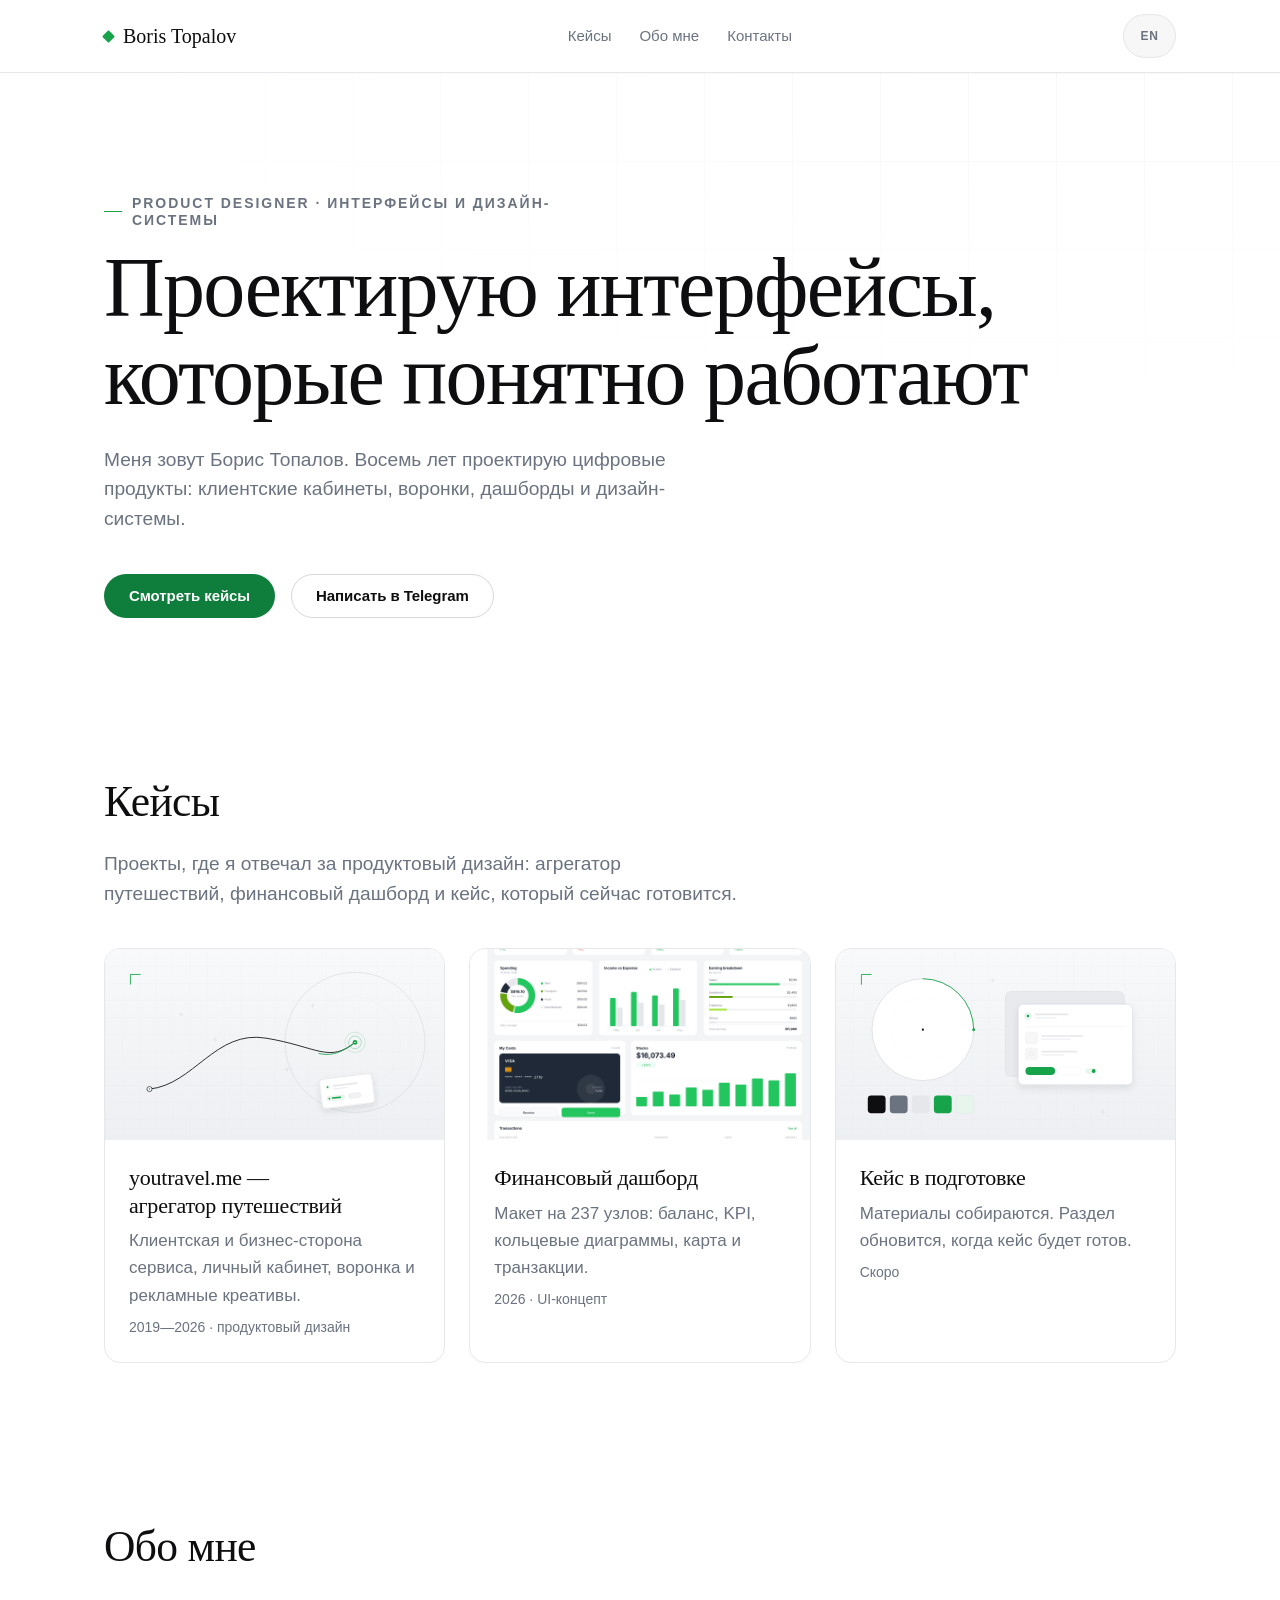
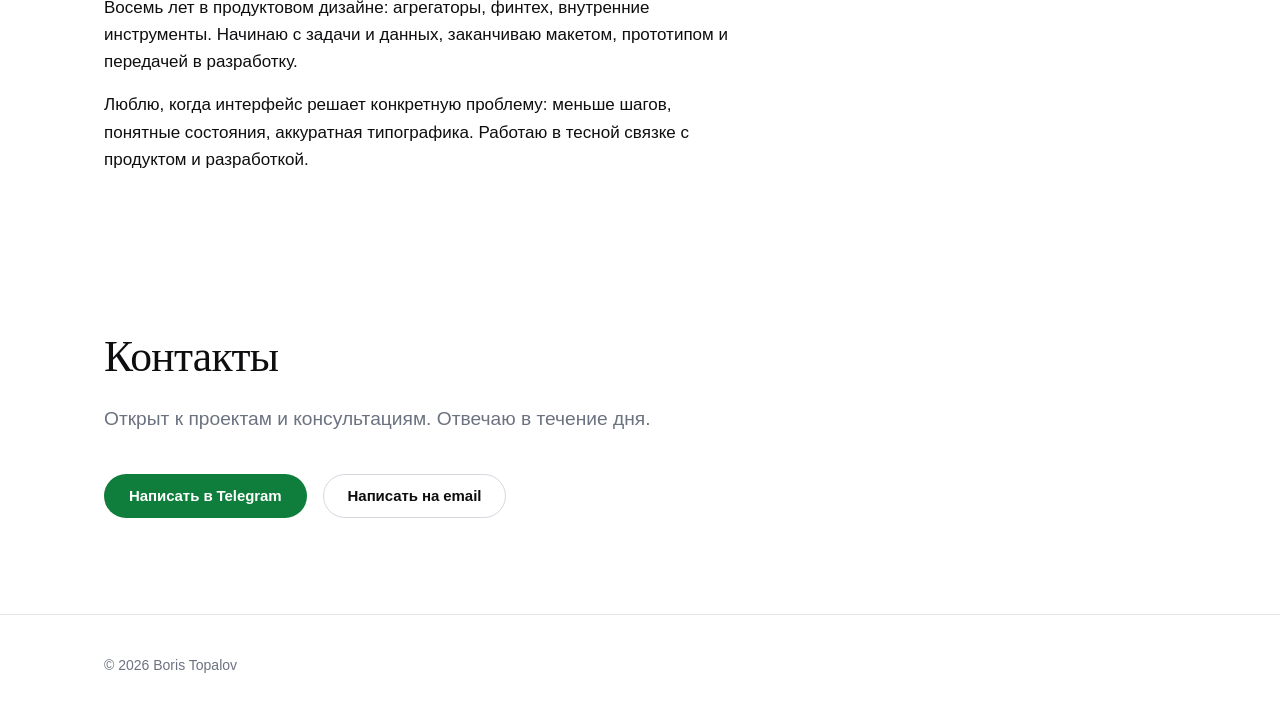
==== index.html @ 5b54c2a6 "feat: portfolio site - design system, 4 pages, RU/EN i18n, QA gates, case research" ====
<!DOCTYPE html>
<html lang="ru" data-lang="ru">
<head>
  <meta charset="utf-8">
  <meta name="viewport" content="width=device-width, initial-scale=1">
  <title data-i18n="page.title">Boris Topalov — портфолио продуктового дизайнера</title>
  <meta name="description" content="Портфолио продуктового дизайнера Бориса Топалова: агрегатор путешествий, финансовый дашборд, интерфейсы и дизайн-системы.">
  <link rel="stylesheet" href="assets/css/tokens.css">
  <link rel="stylesheet" href="assets/css/base.css">
  <link rel="stylesheet" href="assets/css/components.css">
</head>
<body data-page="index">

  <header class="site-header">
    <div class="wrap site-header__inner">
      <a class="logo" href="index.html">Boris Topalov</a>
      <nav class="nav" aria-label="Основная навигация">
        <a href="#cases" data-i18n="nav.cases">Кейсы</a>
        <a href="#about" data-i18n="nav.about">Обо мне</a>
        <a href="#contact" data-i18n="nav.contact">Контакты</a>
      </nav>
      <button class="lang-toggle" id="langToggle" type="button" lang="en" aria-label="Switch to English">EN</button>
    </div>
  </header>

  <main>

    <section class="hero">
      <div class="wrap">
        <p class="eyebrow" data-i18n="hero.eyebrow">Product designer · интерфейсы и дизайн-системы</p>
        <h1 data-i18n="hero.title">Проектирую интерфейсы, которые понятно работают</h1>
        <p class="lead" data-i18n="hero.lead">Меня зовут Борис Топалов. Восемь лет проектирую цифровые продукты: клиентские кабинеты, воронки, дашборды и дизайн-системы.</p>
        <div class="hero__actions">
          <a class="btn btn--primary" href="#cases" data-i18n="hero.ctaCases">Смотреть кейсы</a>
          <!-- TODO: заменить USERNAME на реальный ник в Telegram -->
          <a class="btn btn--ghost" href="https://t.me/USERNAME" target="_blank" rel="noopener" data-i18n="hero.ctaTelegram">Написать в Telegram</a>
        </div>
      </div>
    </section>

    <section class="section" id="cases">
      <div class="wrap">
        <h2 data-i18n="cases.title">Кейсы</h2>
        <p class="lead" data-i18n="cases.lead">Проекты, где я отвечал за продуктовый дизайн: агрегатор путешествий, финансовый дашборд и кейс, который сейчас готовится.</p>

        <div class="grid case-grid">

          <a class="case-card" href="cases/youtravel.html">
            <img src="assets/img/youtravel/cover.svg" alt="Обложка кейса youtravel.me — агрегатор путешествий" loading="lazy">
            <h3 data-i18n="cases.c1.title">youtravel.me — агрегатор путешествий</h3>
            <p class="muted" data-i18n="cases.c1.desc">Клиентская и бизнес-сторона сервиса, личный кабинет, воронка и рекламные креативы.</p>
            <p class="small" data-i18n="cases.c1.meta">2019—2026 · продуктовый дизайн</p>
          </a>

          <a class="case-card" href="cases/finance-dashboard.html">
            <img src="assets/img/dashboard/dashboard-overview.png" alt="Обложка кейса «Финансовый дашборд» — обзорный экран личного кабинета" loading="lazy">
            <h3 data-i18n="cases.c2.title">Финансовый дашборд</h3>
            <p class="muted" data-i18n="cases.c2.desc">Макет на 237 узлов: баланс, KPI, кольцевые диаграммы, карта и транзакции.</p>
            <p class="small" data-i18n="cases.c2.meta">2026 · UI-концепт</p>
          </a>

          <a class="case-card" href="cases/case-3.html">
            <img src="assets/img/case-3/cover.svg" alt="Обложка третьего кейса — кейс в подготовке" loading="lazy">
            <h3 data-i18n="cases.c3.title">Кейс в подготовке</h3>
            <p class="muted" data-i18n="cases.c3.desc">Материалы собираются. Раздел обновится, когда кейс будет готов.</p>
            <p class="small" data-i18n="cases.c3.meta">Скоро</p>
          </a>

        </div>
      </div>
    </section>

    <section class="section" id="about">
      <div class="wrap">
        <h2 data-i18n="about.title">Обо мне</h2>
        <p data-i18n="about.p1">Восемь лет в продуктовом дизайне: агрегаторы, финтех, внутренние инструменты. Начинаю с задачи и данных, заканчиваю макетом, прототипом и передачей в разработку.</p>
        <p data-i18n="about.p2">Люблю, когда интерфейс решает конкретную проблему: меньше шагов, понятные состояния, аккуратная типографика. Работаю в тесной связке с продуктом и разработкой.</p>
      </div>
    </section>

    <section class="section" id="contact">
      <div class="wrap">
        <h2 data-i18n="contact.title">Контакты</h2>
        <p class="lead" data-i18n="contact.lead">Открыт к проектам и консультациям. Отвечаю в течение дня.</p>
        <div class="hero__actions">
          <!-- TODO: заменить USERNAME на реальный ник в Telegram -->
          <a class="btn btn--primary" href="https://t.me/USERNAME" target="_blank" rel="noopener" data-i18n="contact.telegram">Написать в Telegram</a>
          <!-- TODO: заменить EMAIL@EXAMPLE.COM на реальный адрес почты -->
          <a class="btn btn--ghost" href="mailto:EMAIL@EXAMPLE.COM" data-i18n="contact.email">Написать на email</a>
        </div>
      </div>
    </section>

  </main>

  <footer class="site-footer">
    <div class="wrap">
      <p class="small" data-i18n="footer.note">© 2026 Boris Topalov</p>
    </div>
  </footer>

  <script src="assets/js/i18n.js"></script>
  <script src="assets/js/main.js"></script>
</body>
</html>
---- assets/css/tokens.css ----
/* ==========================================================================
   Design tokens — light minimalism, one green accent
   Existing variable names are a contract: extend, never rename.
   ========================================================================== */

:root {
  color-scheme: light;

  /* Neutrals ------------------------------------------------------------- */
  --bg: #FFFFFF;
  --surface: #F7F7F8;
  --surface-2: #EFEFF2;
  --text: #0E0E10;
  --muted: #6B7280;
  --line: #E6E7EB;
  --line-strong: #D6D8DE;

  /* Accent --------------------------------------------------------------- */
  --accent: #16A34A;          /* graphics, markers, rules — non-text only */
  --accent-strong: #0F7D3B;   /* interactive green fill, 5.2:1 with white */
  --accent-hover: #0B5A2A;    /* pressed / hover green, 8.4:1 with white */
  --accent-soft: #E8F5EC;     /* tinted backgrounds, selection */
  --accent-ink: #0F6B33;      /* small green text — 6.6:1 on white */
  --on-accent: #FFFFFF;

  /* Typography -----------------------------------------------------------
     Display: humanist old-style serif for headings (print/editorial voice).
     Text/UI: neutral grotesque with good Windows and macOS coverage.
     Deliberately not Inter/system-ui — see .design/design-notes.md. */
  --font-display: "Iowan Old Style", "Palatino Linotype", "Book Antiqua", Palatino, Georgia, serif;
  --font-sans: "Segoe UI", "Helvetica Neue", Helvetica, Arial, sans-serif;
  --fs-hero: clamp(40px, 7vw, 84px);
  --fs-h2: clamp(28px, 3.4vw, 44px);
  --fs-h3: 22px;
  --fs-body: 17px;
  --fs-small: 14px;

  /* Spacing scale -------------------------------------------------------- */
  --space-1: 8px;
  --space-2: 16px;
  --space-3: 24px;
  --space-4: 40px;
  --space-5: 64px;
  --space-6: 96px;

  /* Shape ---------------------------------------------------------------- */
  --radius: 16px;
  --radius-sm: 10px;
  --radius-pill: 999px;

  /* Layout --------------------------------------------------------------- */
  --max: 1120px;

  /* Elevation ------------------------------------------------------------ */
  --shadow: 0 1px 2px rgba(14, 14, 16, .04), 0 8px 24px rgba(14, 14, 16, .06);
  --shadow-lift: 0 2px 4px rgba(14, 14, 16, .04), 0 18px 40px rgba(14, 14, 16, .08);
  --focus-ring: 0 0 0 3px rgba(22, 163, 74, .28);
}
---- assets/css/base.css ----
/* ==========================================================================
   Base layer — reset, typography, layout primitives
   Depends on tokens.css
   ========================================================================== */

*,
*::before,
*::after {
  box-sizing: border-box;
}

html {
  -webkit-text-size-adjust: 100%;
  text-size-adjust: 100%;
  scroll-behavior: smooth;
}

body {
  margin: 0;
  min-height: 100vh;
  min-height: 100svh;
  display: flex;
  flex-direction: column;
  background: var(--bg);
  color: var(--text);
  font-family: var(--font-sans);
  font-size: var(--fs-body);
  font-weight: 400;
  line-height: 1.6;
  -webkit-font-smoothing: antialiased;
  -moz-osx-font-smoothing: grayscale;
  text-rendering: optimizeLegibility;
}

main {
  flex: 1 0 auto;
}

/* Typography -------------------------------------------------------------- */

h1,
h2,
h3,
h4,
h5,
h6 {
  margin: 0;
  font-family: var(--font-display);
  font-weight: 500;
  line-height: 1.08;
  letter-spacing: -.015em;
  text-wrap: balance;
  overflow-wrap: break-word;
}

h1 { font-size: var(--fs-hero); }
h2 {
  font-size: var(--fs-h2);
  margin-bottom: var(--space-3);
}

h3 {
  font-size: var(--fs-h3);
  line-height: 1.25;
  letter-spacing: -.01em;
}

h4 {
  font-size: calc(var(--fs-body) + 2px);
  line-height: 1.3;
}

p {
  margin: 0;
  max-width: 68ch;
}

p + p {
  margin-top: var(--space-2);
}

a {
  color: inherit;
  text-decoration: none;
  transition: color .18s ease, border-color .18s ease;
}

p a,
.case-block a:not(.btn),
.site-footer a {
  text-decoration: underline;
  text-decoration-thickness: 1px;
  text-underline-offset: .18em;
  text-decoration-color: var(--line-strong);
}

p a:hover,
.case-block a:not(.btn):hover,
.site-footer a:hover {
  color: var(--accent-ink);
  text-decoration-color: currentColor;
}

img,
svg,
video {
  display: block;
  max-width: 100%;
}

img {
  height: auto;
  border-radius: var(--radius);
}

ul,
ol {
  margin: 0;
  padding: 0;
  list-style: none;
}

figure {
  margin: 0;
}

button,
input,
textarea,
select {
  font: inherit;
  color: inherit;
}

hr {
  margin-block: var(--space-4);
  border: 0;
  border-top: 1px solid var(--line);
}

:focus-visible {
  outline: 2px solid var(--accent);
  outline-offset: 3px;
  border-radius: 4px;
}

::selection {
  background: var(--accent-soft);
  color: var(--text);
}

[id] {
  scroll-margin-top: 96px;
}

/* Layout primitives ------------------------------------------------------- */

.wrap {
  width: 100%;
  max-width: var(--max);
  margin-inline: auto;
  padding-inline: var(--space-3);
}

.section {
  padding-block: var(--space-6);
}

.section + .section {
  padding-block-start: var(--space-5);
}

.section .grid,
.section .case-grid {
  margin-top: var(--space-4);
}

.grid {
  display: grid;
  grid-template-columns: repeat(auto-fit, minmax(min(100%, 280px), 1fr));
  gap: var(--space-3);
}

.case-grid {
  display: grid;
  grid-template-columns: repeat(3, minmax(0, 1fr));
  gap: var(--space-3);
}

/* Small text utilities ---------------------------------------------------- */

.eyebrow {
  display: inline-flex;
  align-items: center;
  gap: 10px;
  font-size: var(--fs-small);
  font-weight: 600;
  line-height: 1.2;
  letter-spacing: .14em;
  text-transform: uppercase;
  color: var(--muted);
}

.eyebrow::before {
  content: "";
  flex: none;
  width: 18px;
  height: 1px;
  background: var(--accent);
}

.lead {
  max-width: 60ch;
  font-size: clamp(18px, 1.5vw, 20px);
  line-height: 1.55;
  color: var(--muted);
}

.muted { color: var(--muted); }

.small {
  font-size: var(--fs-small);
  line-height: 1.5;
}

/* Prose lists inside case content are not reset like UI lists -------------- */

.case-block :where(ul, ol) {
  margin-block: var(--space-3);
  padding-left: 1.25em;
  list-style: disc;
}

.case-block :where(ol) {
  list-style: decimal;
}

.case-block :where(ul, ol):not(.steps):not(.tags):not(.gallery) li + li {
  margin-top: var(--space-1);
}

.case-block .steps {
  margin-block: var(--space-4);
  padding-left: 0;
  list-style: none;
}

/* Breakpoints ------------------------------------------------------------- */

@media (max-width: 900px) {
  .case-grid {
    grid-template-columns: repeat(2, minmax(0, 1fr));
  }

  .grid {
    grid-template-columns: repeat(auto-fit, minmax(min(100%, 240px), 1fr));
  }
}

@media (max-width: 640px) {
  .wrap {
    padding-inline: 20px;
  }

  .section {
    padding-block: var(--space-5);
  }

  .section + .section {
    padding-block-start: var(--space-4);
  }

  .case-grid {
    grid-template-columns: minmax(0, 1fr);
  }
}
---- assets/css/components.css ----
/* ==========================================================================
   Components — contract classes only, no inline styles
   ========================================================================== */

/* Header ------------------------------------------------------------------ */

.site-header {
  position: sticky;
  top: 0;
  z-index: 50;
  background: var(--bg);
  border-bottom: 1px solid var(--line);
}

.site-header__inner {
  display: flex;
  align-items: center;
  justify-content: space-between;
  gap: var(--space-3);
  min-height: 72px;
  padding-block: var(--space-1);
}

.logo {
  display: inline-flex;
  align-items: center;
  gap: 10px;
  font-family: var(--font-display);
  font-size: 20px;
  font-weight: 500;
  line-height: 1;
  letter-spacing: 0;
  color: var(--text);
  white-space: nowrap;
}

.logo::before {
  content: "";
  flex: none;
  width: 9px;
  height: 9px;
  border-radius: 1px;
  background: var(--accent);
  transform: rotate(45deg);
  transition: transform .25s ease;
}

.logo:hover::before {
  transform: rotate(135deg);
}

.nav {
  display: flex;
  align-items: center;
  gap: clamp(14px, 2.4vw, 28px);
}

.nav a {
  position: relative;
  padding-block: 6px;
  font-size: 15px;
  color: var(--muted);
  transition: color .18s ease;
}

.nav a::after {
  content: "";
  position: absolute;
  inset-inline: 0;
  bottom: 0;
  height: 1px;
  background: currentColor;
  opacity: .6;
  transform: scaleX(0);
  transform-origin: left center;
  transition: transform .22s ease;
}

.nav a:hover,
.nav a:focus-visible,
.nav a[aria-current="page"] {
  color: var(--text);
}

.nav a:hover::after,
.nav a:focus-visible::after,
.nav a[aria-current="page"]::after {
  transform: scaleX(1);
}

.lang-toggle {
  display: inline-flex;
  align-items: center;
  justify-content: center;
  gap: 2px;
  min-height: 44px;
  padding: 8px 16px;
  border: 1px solid var(--line);
  border-radius: var(--radius-pill);
  background: var(--surface);
  color: var(--muted);
  font-size: 12px;
  font-weight: 600;
  line-height: 1;
  letter-spacing: .08em;
  text-transform: uppercase;
  cursor: pointer;
  transition: color .18s ease, border-color .18s ease, background-color .18s ease;
}

.lang-toggle:hover {
  color: var(--text);
  border-color: var(--line-strong);
  background: var(--bg);
}

.lang-toggle a {
  padding: 5px 10px;
  border-radius: var(--radius-pill);
  color: var(--muted);
}

.lang-toggle a:hover {
  color: var(--text);
}

.lang-toggle a[aria-current="true"],
.lang-toggle a[aria-current="page"],
.lang-toggle .is-active {
  background: var(--bg);
  color: var(--text);
  box-shadow: 0 1px 2px rgba(14, 14, 16, .08);
}

/* Buttons ----------------------------------------------------------------- */

.btn {
  display: inline-flex;
  align-items: center;
  justify-content: center;
  gap: var(--space-1);
  min-height: 44px;
  padding: 11px 24px;
  border: 1px solid transparent;
  border-radius: var(--radius-pill);
  font: inherit;
  font-size: 15px;
  font-weight: 600;
  line-height: 1;
  letter-spacing: -.005em;
  text-decoration: none;
  cursor: pointer;
  transition: background-color .18s ease, border-color .18s ease,
              color .18s ease, box-shadow .18s ease, transform .18s ease;
}

.btn:hover {
  transform: translateY(-1px);
}

.btn:active {
  transform: translateY(0);
}

.btn:focus-visible {
  outline: 2px solid var(--accent);
  outline-offset: 3px;
}

.btn--primary {
  background: var(--accent-strong);
  color: var(--on-accent);
}

.btn--primary:hover {
  background: var(--accent-hover);
  box-shadow: 0 6px 16px rgba(22, 163, 74, .22);
}

.btn--ghost {
  background: transparent;
  border-color: var(--line-strong);
  color: var(--text);
}

.btn--ghost:hover {
  background: var(--surface);
  border-color: var(--text);
}

.btn--ghost:focus-visible {
  outline-color: var(--text);
}

/* Cards ------------------------------------------------------------------- */

.card {
  padding: var(--space-3);
  background: var(--bg);
  border: 1px solid var(--line);
  border-radius: var(--radius);
}

.case-card {
  position: relative;
  display: flex;
  flex-direction: column;
  min-width: 0;
  overflow: hidden;
  background: var(--bg);
  border: 1px solid var(--line);
  border-radius: var(--radius);
  color: inherit;
  text-decoration: none;
  transition: transform .2s ease, border-color .2s ease, box-shadow .2s ease;
}

.case-card:hover,
.case-card:focus-visible {
  transform: translateY(-2px);
  border-color: var(--line-strong);
  box-shadow: var(--shadow-lift);
}

.case-card:focus-visible {
  outline: 2px solid var(--accent);
  outline-offset: 3px;
}

.case-card img {
  width: 100%;
  aspect-ratio: 16 / 9;
  height: auto;
  object-fit: cover;
  border-radius: 0;
  background: var(--surface);
}

.case-card h2,
.case-card h3 {
  padding: var(--space-3) var(--space-3) 0;
  font-size: var(--fs-h3);
}

.case-card p,
.case-card .small {
  padding: var(--space-1) var(--space-3) 0;
  margin: 0;
}

.case-card .small {
  color: var(--muted);
}

.case-card > p:last-child,
.case-card > h2:last-child,
.case-card > h3:last-child {
  padding-bottom: var(--space-3);
}

.case-card p + p {
  margin-top: 0;
}

/* Hero (home) ------------------------------------------------------------- */

.hero {
  position: relative;
  isolation: isolate;
  padding-block: clamp(64px, 10vw, 120px) var(--space-5);
}

.hero::before {
  content: "";
  position: absolute;
  inset: 0;
  z-index: -1;
  pointer-events: none;
  background-image:
    linear-gradient(to right, rgba(14, 14, 16, .045) 1px, transparent 1px),
    linear-gradient(to bottom, rgba(14, 14, 16, .045) 1px, transparent 1px);
  background-size: 88px 88px;
  -webkit-mask-image: radial-gradient(120% 90% at 82% 0%, #000 0%, transparent 64%);
  mask-image: radial-gradient(120% 90% at 82% 0%, #000 0%, transparent 64%);
  opacity: .75;
}

.hero .eyebrow {
  margin-bottom: var(--space-2);
}

.hero h1 {
  max-width: 11.5em;
  font-size: var(--fs-hero);
  line-height: 1.05;
  letter-spacing: -.02em;
}

.hero .lead {
  max-width: 56ch;
  margin-top: var(--space-3);
}

.hero__actions {
  display: flex;
  flex-wrap: wrap;
  gap: var(--space-2);
  margin-top: var(--space-4);
}

/* Case page --------------------------------------------------------------- */

.case-hero {
  padding-block: clamp(56px, 8vw, 104px) var(--space-5);
}

.case-hero .eyebrow {
  margin-bottom: var(--space-2);
}

.case-hero h1 {
  max-width: 13em;
  font-size: var(--fs-hero);
  line-height: 1.05;
  letter-spacing: -.02em;
}

.case-hero .lead {
  max-width: 760px;
  margin-top: var(--space-3);
}

.case-meta {
  display: flex;
  flex-wrap: wrap;
  align-items: baseline;
  gap: 6px 0;
  margin-top: var(--space-3);
  font-size: var(--fs-small);
  color: var(--muted);
}

.case-meta > * {
  display: inline-flex;
  align-items: baseline;
  gap: 6px;
  margin: 0;
}

.case-meta > * + *::before {
  content: "·";
  margin-inline: var(--space-1);
  color: var(--muted);
  opacity: .55;
}

.case-meta strong,
.case-meta b {
  color: var(--text);
  font-weight: 500;
}

.case-meta dt {
  color: var(--text);
  font-weight: 500;
}

.case-meta dd {
  margin: 0;
}

.case-block {
  padding-block: var(--space-5);
}

.case-block + .case-block {
  border-top: 1px solid var(--line);
}

.case-block h2 {
  max-width: 24ch;
  margin-bottom: var(--space-3);
}

.case-block > p {
  max-width: 68ch;
}

/* Gallery ----------------------------------------------------------------- */

.gallery {
  display: grid;
  grid-template-columns: repeat(2, minmax(0, 1fr));
  gap: var(--space-3);
  margin-block: var(--space-4) 0;
  padding: 0;
  list-style: none;
}

.gallery__item {
  display: flex;
  flex-direction: column;
  gap: var(--space-1);
  margin: 0;
  min-width: 0;
}

.gallery__item--wide {
  grid-column: 1 / -1;
}

.gallery img {
  width: 100%;
  border: 1px solid var(--line);
  border-radius: var(--radius);
  background: var(--surface);
}

.gallery figcaption {
  font-size: var(--fs-small);
  line-height: 1.5;
  color: var(--muted);
}

/* Steps ------------------------------------------------------------------- */

.steps {
  counter-reset: step;
  margin-block: var(--space-4);
  padding: 0;
  list-style: none;
  border-top: 1px solid var(--line);
}

.step {
  counter-increment: step;
  display: grid;
  grid-template-columns: 2.75rem minmax(0, 1fr);
  gap: var(--space-2);
  margin: 0;
  padding-block: var(--space-3);
  border-bottom: 1px solid var(--line);
}

.step::before {
  content: counter(step, decimal-leading-zero);
  grid-column: 1;
  grid-row: 1;
  padding-top: 5px;
  font-size: var(--fs-small);
  font-weight: 600;
  font-variant-numeric: tabular-nums;
  letter-spacing: .08em;
  color: var(--accent-ink);
}

.step > * {
  grid-column: 2;
}

.step h3 {
  margin-bottom: var(--space-1);
  font-size: var(--fs-h3);
}

.step p {
  margin: 0;
  max-width: 62ch;
  color: var(--muted);
}

/* Tags -------------------------------------------------------------------- */

.tags {
  display: flex;
  flex-wrap: wrap;
  gap: var(--space-1);
  margin-block: var(--space-3);
  padding: 0;
  list-style: none;
}

.tag {
  display: inline-flex;
  align-items: center;
  margin: 0;
  padding: 5px 12px;
  border: 1px solid var(--line);
  border-radius: var(--radius-pill);
  background: var(--surface);
  font-size: 13px;
  line-height: 1.4;
  letter-spacing: .01em;
  color: var(--muted);
  white-space: nowrap;
}

/* Case CTA ---------------------------------------------------------------- */

.case-cta {
  margin: 0;
  padding-block: var(--space-6);
  background: var(--surface);
  border-top: 1px solid var(--line);
}

.case-cta h2 {
  max-width: 24ch;
}

.case-cta p {
  max-width: 60ch;
}

.case-cta .hero__actions {
  margin-top: var(--space-3);
}

.case-cta .hero__actions + p {
  margin-top: var(--space-3);
}

.case-cta a:not(.btn) {
  color: var(--text);
  text-decoration: underline;
  text-decoration-thickness: 1px;
  text-underline-offset: .18em;
  text-decoration-color: var(--line-strong);
}

.case-cta a:not(.btn):hover {
  color: var(--accent-ink);
  text-decoration-color: currentColor;
}

/* Footer ------------------------------------------------------------------ */

.site-footer {
  padding-block: var(--space-4);
  border-top: 1px solid var(--line);
  color: var(--muted);
  font-size: var(--fs-small);
}

.site-footer .wrap {
  display: flex;
  flex-wrap: wrap;
  align-items: center;
  justify-content: space-between;
  gap: var(--space-2) var(--space-3);
}

.site-footer p {
  margin: 0;
}

.site-footer a {
  color: var(--text);
}

/* Responsive -------------------------------------------------------------- */

@media (max-width: 640px) {
  .site-header__inner {
    flex-wrap: wrap;
    gap: 0 var(--space-2);
    padding-block: 6px;
    min-height: 0;
  }

  .logo {
    order: 1;
  }

  .lang-toggle {
    order: 2;
    margin-left: auto;
  }

  .nav {
    order: 3;
  }

  .site-header .nav {
    width: 100%;
    gap: var(--space-3);
    padding-block: 8px 0;
  }

  .site-header .nav a {
    padding-block: 4px;
    font-size: 14px;
  }

  .hero {
    padding-block: var(--space-5) var(--space-4);
  }

  .hero__actions {
    gap: var(--space-2);
  }

  .case-hero {
    padding-block: var(--space-5) var(--space-4);
  }

  .case-meta {
    row-gap: 4px;
  }

  .case-block {
    padding-block: var(--space-4);
  }

  .gallery {
    grid-template-columns: minmax(0, 1fr);
    margin-top: var(--space-3);
  }

  .step {
    grid-template-columns: 2rem minmax(0, 1fr);
    gap: var(--space-1) var(--space-2);
  }

  .case-cta {
    padding-block: var(--space-5);
  }
}

@media (max-width: 420px) {
  .hero__actions {
    flex-direction: column;
    align-items: stretch;
  }

  .hero__actions .btn {
    width: 100%;
  }
}

@media (prefers-reduced-motion: reduce) {
  html {
    scroll-behavior: auto;
  }

  .btn,
  .case-card,
  .nav a,
  .nav a::after,
  .lang-toggle a,
  .logo::before {
    transition: none;
  }

  .btn:hover,
  .case-card:hover {
    transform: none;
  }
}
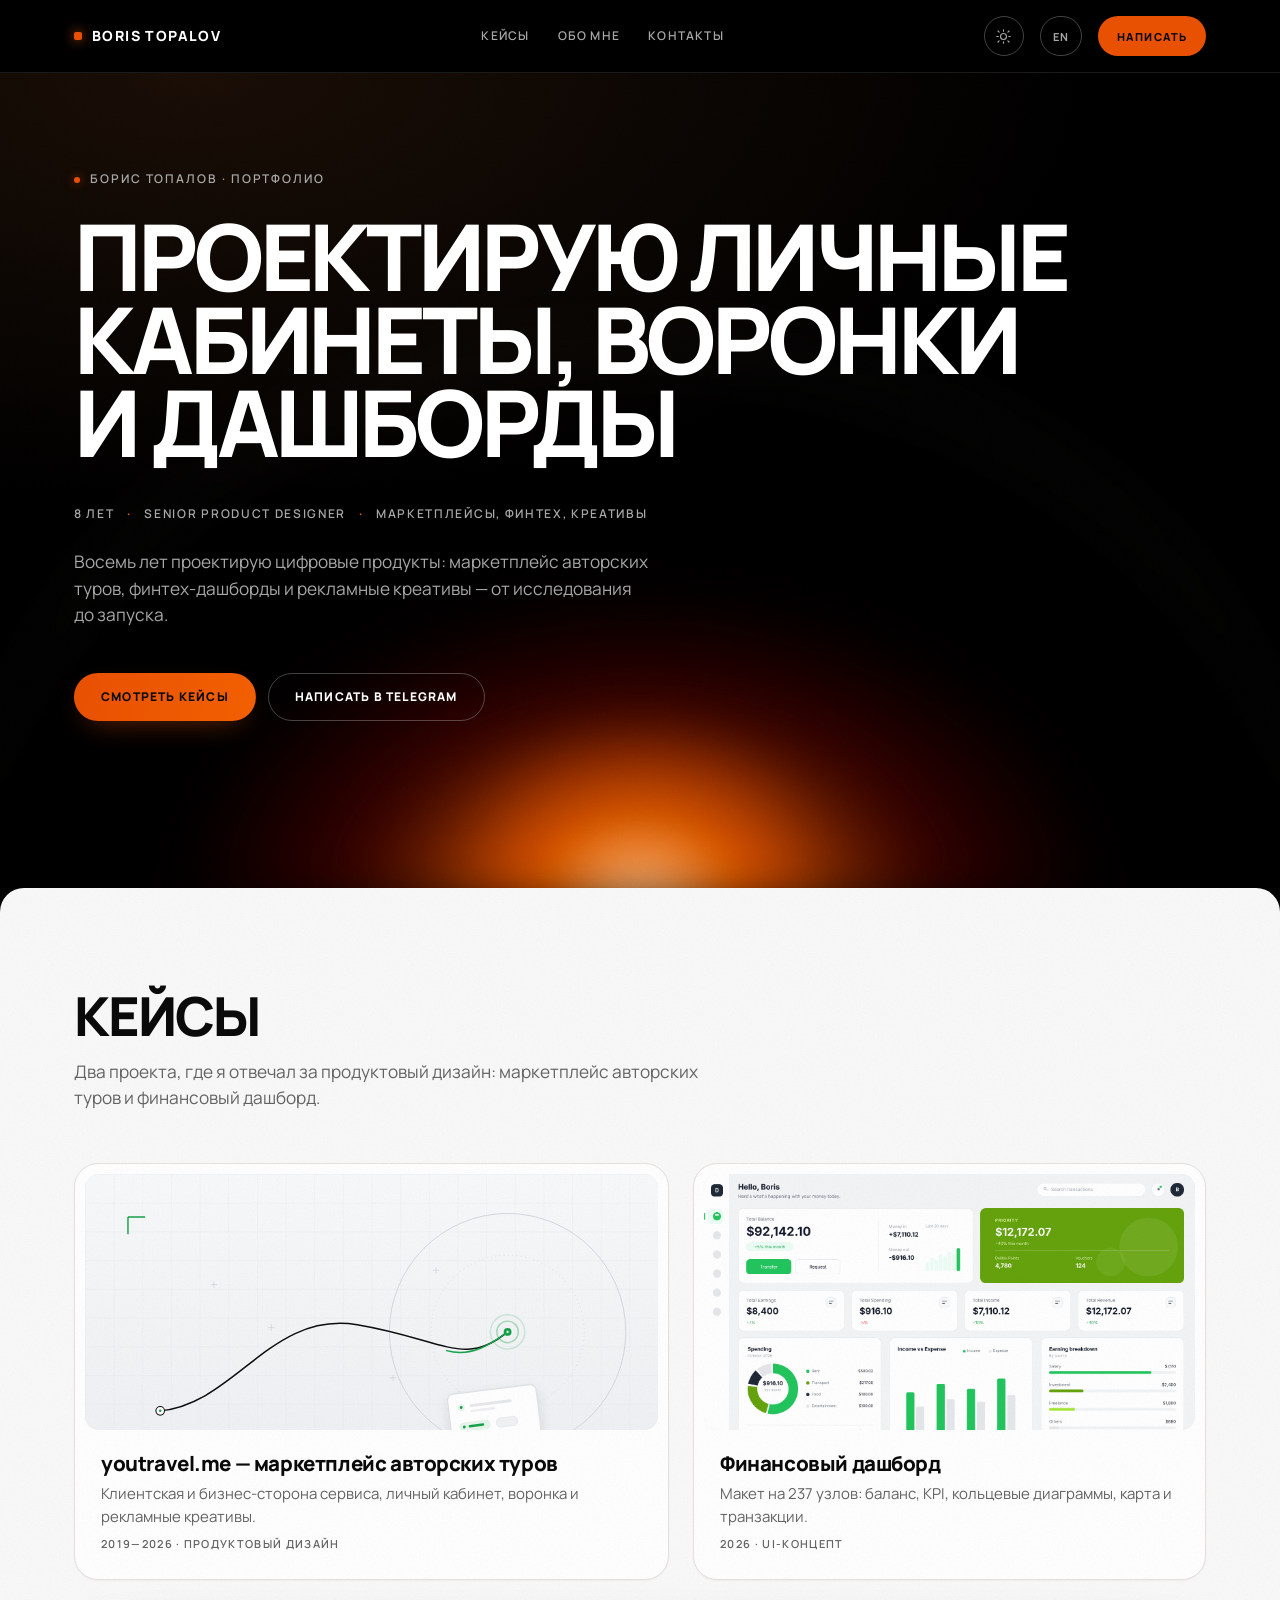
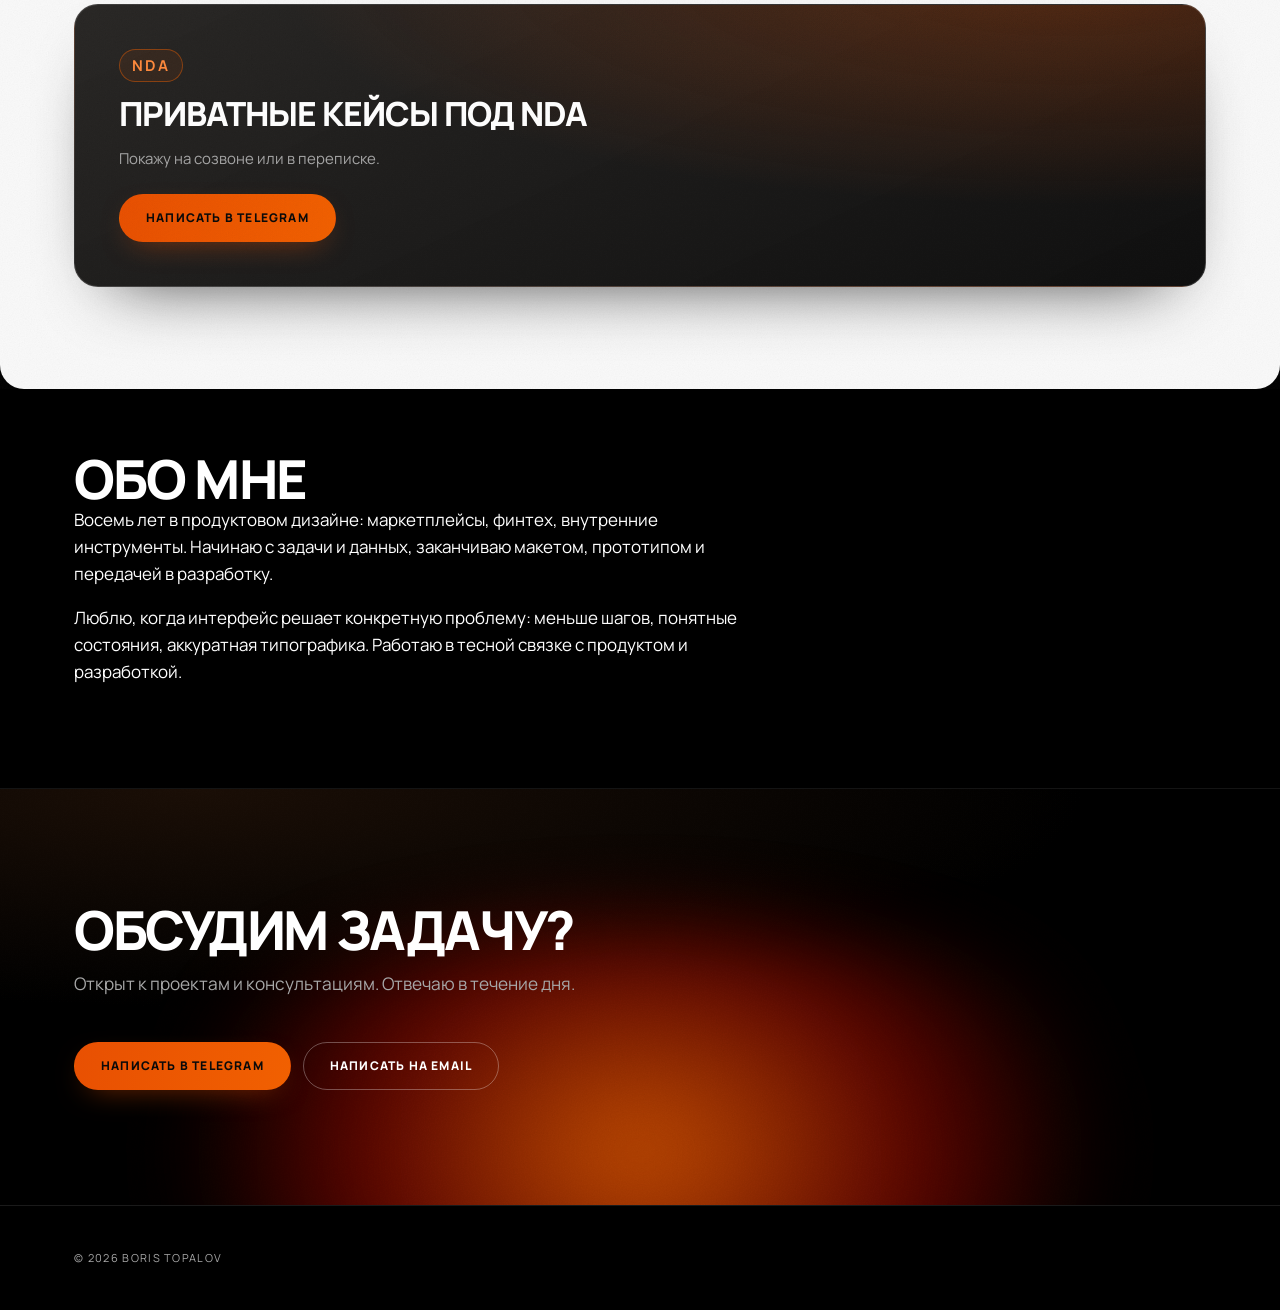
==== commit e503bebd: "feat(design): dark neon-orange redesign with dual themes, local Manrope, Lazyweb fixes F1/F3/F4/F5, " ====
--- a/index.html
+++ b/index.html
@@ -1,10 +1,13 @@
 <!DOCTYPE html>
-<html lang="ru" data-lang="ru">
+<html lang="ru" data-lang="ru" data-theme="dark">
 <head>
   <meta charset="utf-8">
   <meta name="viewport" content="width=device-width, initial-scale=1">
   <title data-i18n="page.title">Boris Topalov — портфолио продуктового дизайнера</title>
-  <meta name="description" content="Портфолио продуктового дизайнера Бориса Топалова: агрегатор путешествий, финансовый дашборд, интерфейсы и дизайн-системы.">
+  <meta name="description" content="Портфолио продуктового дизайнера Бориса Топалова: маркетплейс авторских туров, финансовый дашборд, интерфейсы и дизайн-системы.">
+  <!-- тема применяется до первой отрисовки, чтобы не было вспышки другой темы -->
+  <script>try{var t=localStorage.getItem('portfolio.theme');document.documentElement.setAttribute('data-theme',t==='light'?'light':'dark')}catch(e){}</script>
+  <link rel="preload" href="assets/fonts/Manrope-Variable.woff2" as="font" type="font/woff2" crossorigin>
   <link rel="stylesheet" href="assets/css/tokens.css">
   <link rel="stylesheet" href="assets/css/base.css">
   <link rel="stylesheet" href="assets/css/components.css">
@@ -19,17 +22,27 @@
         <a href="#about" data-i18n="nav.about">Обо мне</a>
         <a href="#contact" data-i18n="nav.contact">Контакты</a>
       </nav>
+      <button class="theme-toggle" id="themeToggle" type="button" aria-label="Включить светлую тему">
+        <svg data-theme-icon="sun" viewBox="0 0 24 24" aria-hidden="true" focusable="false"><circle cx="12" cy="12" r="4.2"/><path d="M12 2.4v2.2M12 19.4v2.2M4.2 4.2l1.6 1.6M18.2 18.2l1.6 1.6M2.4 12h2.2M19.4 12h2.2M4.2 19.8l1.6-1.6M18.2 5.8l1.6-1.6"/></svg>
+        <svg data-theme-icon="moon" viewBox="0 0 24 24" aria-hidden="true" focusable="false"><path d="M20.4 14.2A8.6 8.6 0 0 1 9.8 3.6a8.6 8.6 0 1 0 10.6 10.6Z"/></svg>
+      </button>
       <button class="lang-toggle" id="langToggle" type="button" lang="en" aria-label="Switch to English">EN</button>
+      <!-- TODO: заменить USERNAME на реальный ник в Telegram -->
+      <a class="header-cta" href="https://t.me/USERNAME" target="_blank" rel="noopener" data-i18n="header.cta">Написать</a>
     </div>
   </header>
 
   <main>
 
-    <section class="hero">
+    <section class="hero hero--dark grain">
+      <div class="hero__glow" aria-hidden="true"></div>
       <div class="wrap">
-        <p class="eyebrow" data-i18n="hero.eyebrow">Product designer · интерфейсы и дизайн-системы</p>
-        <h1 data-i18n="hero.title">Проектирую интерфейсы, которые понятно работают</h1>
-        <p class="lead" data-i18n="hero.lead">Меня зовут Борис Топалов. Восемь лет проектирую цифровые продукты: клиентские кабинеты, воронки, дашборды и дизайн-системы.</p>
+        <p class="eyebrow" data-i18n="hero.eyebrow">Борис Топалов · портфолио</p>
+        <h1 class="hero__title" data-i18n="hero.title">ПРОЕКТИРУЮ ЛИЧНЫЕ КАБИНЕТЫ, ВОРОНКИ И ДАШБОРДЫ</h1>
+        <p class="hero__meta">
+          <span class="hero__meta-item" data-i18n="hero.meta.years">8 лет</span><span class="hero__meta-sep" aria-hidden="true">·</span><span class="hero__meta-item" data-i18n="hero.meta.role">Senior product designer</span><span class="hero__meta-sep" aria-hidden="true">·</span><span class="hero__meta-item" data-i18n="hero.meta.domains">маркетплейсы, финтех, креативы</span>
+        </p>
+        <p class="lead" data-i18n="hero.lead">Восемь лет проектирую цифровые продукты: маркетплейс авторских туров, финтех-дашборды и рекламные креативы — от исследования до запуска.</p>
         <div class="hero__actions">
           <a class="btn btn--primary" href="#cases" data-i18n="hero.ctaCases">Смотреть кейсы</a>
           <!-- TODO: заменить USERNAME на реальный ник в Telegram -->
@@ -38,16 +51,16 @@
       </div>
     </section>
 
-    <section class="section" id="cases">
+    <section class="section section--light grain" id="cases">
       <div class="wrap">
         <h2 data-i18n="cases.title">Кейсы</h2>
-        <p class="lead" data-i18n="cases.lead">Проекты, где я отвечал за продуктовый дизайн: агрегатор путешествий, финансовый дашборд и кейс, который сейчас готовится.</p>
+        <p class="lead" data-i18n="cases.lead">Два проекта, где я отвечал за продуктовый дизайн: маркетплейс авторских туров и финансовый дашборд.</p>
 
         <div class="grid case-grid">
 
           <a class="case-card" href="cases/youtravel.html">
-            <img src="assets/img/youtravel/cover.svg" alt="Обложка кейса youtravel.me — агрегатор путешествий" loading="lazy">
-            <h3 data-i18n="cases.c1.title">youtravel.me — агрегатор путешествий</h3>
+            <img src="assets/img/youtravel/cover.svg" alt="Обложка кейса youtravel.me — маркетплейс авторских туров" loading="lazy">
+            <h3 data-i18n="cases.c1.title">youtravel.me — маркетплейс авторских туров</h3>
             <p class="muted" data-i18n="cases.c1.desc">Клиентская и бизнес-сторона сервиса, личный кабинет, воронка и рекламные креативы.</p>
             <p class="small" data-i18n="cases.c1.meta">2019—2026 · продуктовый дизайн</p>
           </a>
@@ -59,12 +72,13 @@
             <p class="small" data-i18n="cases.c2.meta">2026 · UI-концепт</p>
           </a>
 
-          <a class="case-card" href="cases/case-3.html">
-            <img src="assets/img/case-3/cover.svg" alt="Обложка третьего кейса — кейс в подготовке" loading="lazy">
-            <h3 data-i18n="cases.c3.title">Кейс в подготовке</h3>
-            <p class="muted" data-i18n="cases.c3.desc">Материалы собираются. Раздел обновится, когда кейс будет готов.</p>
-            <p class="small" data-i18n="cases.c3.meta">Скоро</p>
-          </a>
+          <aside class="request-card">
+            <p class="label" data-i18n="requestCard.label">NDA</p>
+            <h3 data-i18n="requestCard.title">Приватные кейсы под NDA</h3>
+            <p class="muted" data-i18n="requestCard.text">Покажу на созвоне или в переписке.</p>
+            <!-- TODO: заменить USERNAME на реальный ник в Telegram -->
+            <a class="btn btn--primary" href="https://t.me/USERNAME" target="_blank" rel="noopener" data-i18n="requestCard.cta">Написать в Telegram</a>
+          </aside>
 
         </div>
       </div>
@@ -73,14 +87,14 @@
     <section class="section" id="about">
       <div class="wrap">
         <h2 data-i18n="about.title">Обо мне</h2>
-        <p data-i18n="about.p1">Восемь лет в продуктовом дизайне: агрегаторы, финтех, внутренние инструменты. Начинаю с задачи и данных, заканчиваю макетом, прототипом и передачей в разработку.</p>
+        <p data-i18n="about.p1">Восемь лет в продуктовом дизайне: маркетплейсы, финтех, внутренние инструменты. Начинаю с задачи и данных, заканчиваю макетом, прототипом и передачей в разработку.</p>
         <p data-i18n="about.p2">Люблю, когда интерфейс решает конкретную проблему: меньше шагов, понятные состояния, аккуратная типографика. Работаю в тесной связке с продуктом и разработкой.</p>
       </div>
     </section>
 
-    <section class="section" id="contact">
+    <section class="cta-band" id="contact">
       <div class="wrap">
-        <h2 data-i18n="contact.title">Контакты</h2>
+        <h2 data-i18n="contact.title">Обсудим задачу?</h2>
         <p class="lead" data-i18n="contact.lead">Открыт к проектам и консультациям. Отвечаю в течение дня.</p>
         <div class="hero__actions">
           <!-- TODO: заменить USERNAME на реальный ник в Telegram -->
--- a/assets/css/tokens.css
+++ b/assets/css/tokens.css
@@ -1,58 +1,203 @@
 /* ==========================================================================
-   Design tokens — light minimalism, one green accent
-   Existing variable names are a contract: extend, never rename.
+   Design tokens v2 — "Molten horizon"
+   Black + #E85002, grain gradients, hemisphere glow, dense uppercase grotesque.
+   Two themes: dark (default: html[data-theme="dark"] or no attribute) / light.
+   Variable names are a contract: extend, never rename.
+   Rationale, contrast ratios and type scale: .design/design-notes-v2.md
    ========================================================================== */
 
+/* --------------------------------------------------------------------------
+   1. Theme-independent constants
+   Fixed colour ramps for the hybrid layout: dark hero blocks stay dark,
+   light case sections stay light — in BOTH themes.
+   -------------------------------------------------------------------------- */
+
 :root {
-  color-scheme: light;
-
-  /* Neutrals ------------------------------------------------------------- */
-  --bg: #FFFFFF;
-  --surface: #F7F7F8;
-  --surface-2: #EFEFF2;
-  --text: #0E0E10;
-  --muted: #6B7280;
-  --line: #E6E7EB;
-  --line-strong: #D6D8DE;
-
-  /* Accent --------------------------------------------------------------- */
-  --accent: #16A34A;          /* graphics, markers, rules — non-text only */
-  --accent-strong: #0F7D3B;   /* interactive green fill, 5.2:1 with white */
-  --accent-hover: #0B5A2A;    /* pressed / hover green, 8.4:1 with white */
-  --accent-soft: #E8F5EC;     /* tinted backgrounds, selection */
-  --accent-ink: #0F6B33;      /* small green text — 6.6:1 on white */
-  --on-accent: #FFFFFF;
+  /* Brand ---------------------------------------------------------------- */
+  --brand-1: #000000;   /* base */
+  --brand-2: #E85002;   /* brand orange */
+  --brand-3: #C10801;   /* gradient stop, deep red */
+  --brand-4: #F16001;   /* gradient stop, hot orange */
+  --brand-5: #D9C3AB;   /* gradient stop, warm sand */
+
+  /* Fixed dark surface --------------------------------------------------- */
+  --d-bg: #000000;
+  --d-elev: #0D0C0B;
+  --d-elev-2: #171513;
+  --d-text: #FFFFFF;
+  --d-muted: #A7A7A7;
+  --d-line: rgba(255, 255, 255, .12);
+  --d-line-strong: rgba(255, 255, 255, .24);
+
+  /* Fixed light surface -------------------------------------------------- */
+  --l-bg: #F9F9F9;
+  --l-elev: #FFFFFF;
+  --l-elev-2: #F1EFEC;
+  --l-text: #0A0A0A;
+  --l-muted: #646464;
+  --l-line: #E6E2DC;
+  --l-line-strong: #D2CCC4;
+
+  /* Gradients ------------------------------------------------------------
+     --grad-1: full brand sweep — accent words, hairlines, button hover.
+     --grad-2: deep red -> hot orange, radial glow core.
+     --grad-3: warm sand -> transparent, soft horizon light.
+     --grad-4: near-black mesh for large surface washes.                     */
+  --grad-1: linear-gradient(100deg, #000000 0%, #C10801 42%, #F16001 72%, #D9C3AB 100%);
+  --grad-2: radial-gradient(120% 120% at 50% 100%, #F16001 0%, #C10801 45%, rgba(0, 0, 0, 0) 78%);
+  --grad-3: radial-gradient(60% 60% at 50% 100%, rgba(217, 195, 171, .55) 0%, rgba(217, 195, 171, 0) 70%);
+  --grad-4: radial-gradient(120% 90% at 15% 0%, #1A0E06 0%, #000000 58%, #000000 100%);
+  /* Text-only sweep: all stops stay legible on black (5.2:1+). Never start a
+     clipped-text gradient at #000 — the first letters would vanish. */
+  --grad-text: linear-gradient(100deg, #F16001 0%, #E85002 42%, #D9C3AB 100%);
+
+  /* Glow + grain --------------------------------------------------------- */
+  --glow: #F16001;
+  --glow-soft: rgba(232, 80, 2, .38);
+  --glow-hard: rgba(241, 96, 1, .85);
+  --grain-opacity: .14;          /* dark surfaces */
+  --grain-opacity-light: .07;    /* light surfaces */
+  --grain-url: url("../img/grain.svg");
+  --glow-url: url("../img/glow.svg");
 
   /* Typography -----------------------------------------------------------
-     Display: humanist old-style serif for headings (print/editorial voice).
-     Text/UI: neutral grotesque with good Windows and macOS coverage.
-     Deliberately not Inter/system-ui — see .design/design-notes.md. */
-  --font-display: "Iowan Old Style", "Palatino Linotype", "Book Antiqua", Palatino, Georgia, serif;
-  --font-sans: "Segoe UI", "Helvetica Neue", Helvetica, Arial, sans-serif;
-  --fs-hero: clamp(40px, 7vw, 84px);
-  --fs-h2: clamp(28px, 3.4vw, 44px);
-  --fs-h3: 22px;
+     No serif anywhere. One dense grotesque for display + text.
+     When the self-hosted woff2 registers under a different family name,
+     change the FIRST value of --font-display / --font-sans only.           */
+  --font-display: "Manrope", "Inter Tight", "Helvetica Neue", "Segoe UI", Arial, sans-serif;
+  --font-sans: "Manrope", "Inter", "Helvetica Neue", "Segoe UI", Arial, sans-serif;
+
+  --fs-display: clamp(44px, 7.2vw, 104px);   /* hero, uppercase, tight */
+  --fs-hero: clamp(36px, 6.2vw, 84px);       /* h1 outside the homepage hero */
+  --fs-h2: clamp(26px, 4.2vw, 56px);
+  --fs-h3: clamp(19px, 1.5vw, 24px);
   --fs-body: 17px;
   --fs-small: 14px;
-
-  /* Spacing scale -------------------------------------------------------- */
+  --fs-label: 12px;                          /* caps micro-label */
+
+  --lh-display: .9;
+  --tracking-display: -.045em;               /* tight */
+  --tracking-label: .16em;                   /* wide, caps labels */
+
+  /* Spacing -------------------------------------------------------------- */
   --space-1: 8px;
   --space-2: 16px;
   --space-3: 24px;
   --space-4: 40px;
   --space-5: 64px;
   --space-6: 96px;
+  --space-7: 128px;
 
   /* Shape ---------------------------------------------------------------- */
-  --radius: 16px;
-  --radius-sm: 10px;
+  --radius: 24px;
+  --radius-sm: 14px;
   --radius-pill: 999px;
 
   /* Layout --------------------------------------------------------------- */
-  --max: 1120px;
-
-  /* Elevation ------------------------------------------------------------ */
-  --shadow: 0 1px 2px rgba(14, 14, 16, .04), 0 8px 24px rgba(14, 14, 16, .06);
-  --shadow-lift: 0 2px 4px rgba(14, 14, 16, .04), 0 18px 40px rgba(14, 14, 16, .08);
-  --focus-ring: 0 0 0 3px rgba(22, 163, 74, .28);
-}
+  --max: 1180px;
+  --header-h: 72px;
+
+  /* Motion --------------------------------------------------------------- */
+  --ease-out: cubic-bezier(.22, .61, .36, 1);
+  --dur: .28s;
+}
+
+/* --------------------------------------------------------------------------
+   2. Light theme (html[data-theme="light"]; :root fallback)
+   -------------------------------------------------------------------------- */
+
+:root,
+[data-theme="light"] {
+  color-scheme: light;
+
+  --bg: #F9F9F9;
+  --surface: #FFFFFF;
+  --surface-2: #F1EFEC;
+  --text: #0A0A0A;
+  --muted: #646464;           /* 5.62:1 on #F9F9F9 */
+  --line: #E6E2DC;
+  --line-strong: #CFC9C1;
+
+  --accent: #E85002;          /* graphics / large text: 3.57:1 on #F9F9F9 */
+  --accent-strong: #E85002;
+  --accent-hover: #C10801;
+  --accent-soft: #FBE9DE;     /* tinted fill */
+  --accent-ink: #C10801;      /* small orange text on light: 6.04:1 */
+  --on-accent: #0A0A0A;       /* dark ink on orange: 5.58:1 */
+
+  --bg-dark: #000000;
+  --bg-light: #F9F9F9;
+  --elev-dark: #0D0C0B;
+  --elev-light: #FFFFFF;
+
+  --shadow: 0 1px 2px rgba(20, 14, 9, .05), 0 10px 30px rgba(20, 14, 9, .07);
+  --shadow-lift: 0 2px 6px rgba(20, 14, 9, .06), 0 22px 48px rgba(20, 14, 9, .12);
+  --shadow-glow: 0 18px 50px -18px rgba(232, 80, 2, .45);
+  --focus-ring: 0 0 0 3px rgba(232, 80, 2, .38);
+
+  /* Glass (header / cards on light) */
+  --glass-bg: rgba(249, 249, 249, .74);
+  --glass-border: rgba(10, 10, 10, .08);
+
+  /* Header surface. Near-opaque on purpose: the sticky bar scrolls over both
+     the dark hero and the light case panels, so its contrast must not depend
+     on the backdrop. .95 over #000 composes to rgb(237,237,237) — the worst
+     case for this theme (nav 7.57:1, logo 16.91:1). */
+  --header-bg: rgba(249, 249, 249, .95);
+  --header-border: rgba(10, 10, 10, .08);
+  --header-ink: #4A4A4A;        /* 7.57:1 on rgb(237,237,237) */
+  --header-ink-hover: #0A0A0A;  /* 16.91:1 */
+}
+
+/* --------------------------------------------------------------------------
+   3. Dark theme — the default. Applied with data-theme="dark" OR when the
+      attribute is missing (no-JS / first paint before the theme script).
+   -------------------------------------------------------------------------- */
+
+[data-theme="dark"],
+html:not([data-theme]) {
+  color-scheme: dark;
+
+  --bg: #000000;
+  --surface: #0D0C0B;
+  --surface-2: #171513;
+  --text: #FFFFFF;            /* 21:1 on #000 */
+  --muted: #A7A7A7;           /* 8.73:1 on #000 */
+  --line: rgba(255, 255, 255, .12);
+  --line-strong: rgba(255, 255, 255, .26);
+
+  --accent: #E85002;          /* 5.58:1 on #000 */
+  --accent-strong: #E85002;
+  --accent-hover: #F16001;
+  --accent-soft: rgba(232, 80, 2, .14);
+  --accent-ink: #F16001;      /* 6.41:1 on #000 */
+  --on-accent: #0A0A0A;       /* 5.23:1 on #E85002 */
+
+  --bg-dark: #000000;
+  --bg-light: #F9F9F9;
+  --elev-dark: #0D0C0B;
+  --elev-light: #FFFFFF;
+
+  --shadow: 0 1px 2px rgba(0, 0, 0, .5), 0 14px 34px rgba(0, 0, 0, .55);
+  --shadow-lift: 0 2px 8px rgba(0, 0, 0, .55), 0 30px 70px rgba(0, 0, 0, .7);
+  --shadow-glow: 0 24px 70px -24px rgba(241, 96, 1, .55);
+  --focus-ring: 0 0 0 3px rgba(241, 96, 1, .45);
+
+  --glass-bg: rgba(10, 9, 8, .62);
+  --glass-border: rgba(255, 255, 255, .10);
+
+  /* Header surface. .92 black keeps the bar dark over white case panels:
+     composite rgb(20,20,20) → nav 7.66:1, logo 18.42:1. .62 used to compose to
+     rgb(101,100,100) over #F9F9F9 and the nav fell to 2.45:1. */
+  --header-bg: rgba(0, 0, 0, .92);
+  --header-border: rgba(255, 255, 255, .10);
+  --header-ink: #A7A7A7;        /* 7.66:1 on rgb(20,20,20) */
+  --header-ink-hover: #FFFFFF;  /* 18.42:1 */
+}
+
+/* Selection uses the brand accent in both themes -------------------------- */
+
+::selection {
+  background: var(--accent);
+  color: #0A0A0A;
+}
--- a/assets/css/base.css
+++ b/assets/css/base.css
@@ -1,7 +1,24 @@
 /* ==========================================================================
-   Base layer — reset, typography, layout primitives
-   Depends on tokens.css
+   Base layer — font, reset, typography, layout primitives
+   Colour and skin tokens come from tokens.css (contract names only).
+   Component skins (header, hero, cards, cta-band…) live in components.css.
    ========================================================================== */
+
+/* Font --------------------------------------------------------------------
+   Manrope — variable grotesque, wght 200–800, Cyrillic + Latin, SIL OFL 1.1
+   (see assets/fonts/OFL.txt). Served locally, never from a CDN.
+   The family name matches the first value of --font-display / --font-sans
+   in tokens.css, so the token stack needs no change. */
+
+@font-face {
+  font-family: "Manrope";
+  src: url("../fonts/Manrope-Variable.woff2") format("woff2");
+  font-weight: 200 800;
+  font-style: normal;
+  font-display: swap;
+}
+
+/* Reset ------------------------------------------------------------------- */
 
 *,
 *::before,
@@ -12,6 +29,7 @@
 html {
   -webkit-text-size-adjust: 100%;
   text-size-adjust: 100%;
+  background: var(--bg);
   scroll-behavior: smooth;
 }
 
@@ -23,13 +41,16 @@
   flex-direction: column;
   background: var(--bg);
   color: var(--text);
-  font-family: var(--font-sans);
+  font-family: var(--font-sans, "Manrope", "Segoe UI", Helvetica, Arial, sans-serif);
   font-size: var(--fs-body);
   font-weight: 400;
   line-height: 1.6;
+  font-synthesis-weight: none;
   -webkit-font-smoothing: antialiased;
   -moz-osx-font-smoothing: grayscale;
   text-rendering: optimizeLegibility;
+  /* theme switching is a colour change only — no layout shift */
+  transition: background-color .3s ease, color .3s ease;
 }
 
 main {
@@ -45,28 +66,37 @@
 h5,
 h6 {
   margin: 0;
-  font-family: var(--font-display);
-  font-weight: 500;
-  line-height: 1.08;
-  letter-spacing: -.015em;
+  font-family: var(--font-display, "Manrope", "Segoe UI", Helvetica, Arial, sans-serif);
+  font-weight: 700;
+  line-height: 1.02;
+  letter-spacing: -.02em;
   text-wrap: balance;
   overflow-wrap: break-word;
 }
 
-h1 { font-size: var(--fs-hero); }
+h1 {
+  font-size: var(--fs-hero);
+  font-weight: 800;
+  line-height: .98;
+  letter-spacing: var(--tracking-display, -.03em);
+}
+
 h2 {
   font-size: var(--fs-h2);
   margin-bottom: var(--space-3);
+  line-height: 1.06;
 }
 
 h3 {
   font-size: var(--fs-h3);
-  line-height: 1.25;
+  font-weight: 600;
+  line-height: 1.2;
   letter-spacing: -.01em;
 }
 
 h4 {
-  font-size: calc(var(--fs-body) + 2px);
+  font-size: calc(var(--fs-body) + 1px);
+  font-weight: 600;
   line-height: 1.3;
 }
 
@@ -91,7 +121,7 @@
   text-decoration: underline;
   text-decoration-thickness: 1px;
   text-underline-offset: .18em;
-  text-decoration-color: var(--line-strong);
+  text-decoration-color: var(--line);
 }
 
 p a:hover,
@@ -110,7 +140,6 @@
 
 img {
   height: auto;
-  border-radius: var(--radius);
 }
 
 ul,
@@ -145,12 +174,12 @@
 }
 
 ::selection {
-  background: var(--accent-soft);
-  color: var(--text);
+  background: var(--accent);
+  color: var(--on-accent);
 }
 
 [id] {
-  scroll-margin-top: 96px;
+  scroll-margin-top: calc(var(--header-h, 72px) + var(--space-2));
 }
 
 /* Layout primitives ------------------------------------------------------- */
@@ -183,11 +212,11 @@
 
 .case-grid {
   display: grid;
-  grid-template-columns: repeat(3, minmax(0, 1fr));
+  grid-template-columns: repeat(2, minmax(0, 1fr));
   gap: var(--space-3);
 }
 
-/* Small text utilities ---------------------------------------------------- */
+/* Text utilities ---------------------------------------------------------- */
 
 .eyebrow {
   display: inline-flex;
@@ -205,18 +234,36 @@
   content: "";
   flex: none;
   width: 18px;
-  height: 1px;
+  height: 2px;
   background: var(--accent);
+}
+
+.label {
+  display: inline-flex;
+  align-items: center;
+  gap: 6px;
+  padding: 4px 12px;
+  border: 1px solid var(--line);
+  border-radius: var(--radius-pill);
+  font-size: 12px;
+  font-weight: 600;
+  line-height: 1.4;
+  letter-spacing: .12em;
+  text-transform: uppercase;
+  color: var(--accent-ink);
+  background: transparent;
 }
 
 .lead {
   max-width: 60ch;
-  font-size: clamp(18px, 1.5vw, 20px);
-  line-height: 1.55;
+  font-size: clamp(18px, 1.4vw, 21px);
+  line-height: 1.5;
   color: var(--muted);
 }
 
-.muted { color: var(--muted); }
+.muted {
+  color: var(--muted);
+}
 
 .small {
   font-size: var(--fs-small);
@@ -248,10 +295,6 @@
 /* Breakpoints ------------------------------------------------------------- */
 
 @media (max-width: 900px) {
-  .case-grid {
-    grid-template-columns: repeat(2, minmax(0, 1fr));
-  }
-
   .grid {
     grid-template-columns: repeat(auto-fit, minmax(min(100%, 240px), 1fr));
   }
@@ -273,4 +316,42 @@
   .case-grid {
     grid-template-columns: minmax(0, 1fr);
   }
-}
+
+  .section .grid,
+  .section .case-grid {
+    margin-top: var(--space-3);
+  }
+}
+
+/* Phones down to 360px: no horizontal scroll, headings keep 3–4 words a line */
+@media (max-width: 420px) {
+  .wrap {
+    padding-inline: 16px;
+  }
+
+  h1 {
+    line-height: 1.02;
+  }
+
+  .eyebrow {
+    letter-spacing: .1em;
+  }
+}
+
+@media (prefers-reduced-motion: reduce) {
+  html {
+    scroll-behavior: auto;
+  }
+
+  body {
+    transition: none;
+  }
+
+  *,
+  *::before,
+  *::after {
+    animation-duration: .001ms !important;
+    animation-iteration-count: 1 !important;
+    transition-duration: .001ms !important;
+  }
+}
--- a/assets/css/components.css
+++ b/assets/css/components.css
@@ -1,24 +1,160 @@
 /* ==========================================================================
-   Components — contract classes only, no inline styles
+   Components v2 — "Molten horizon"
+   Surface archetype: Decide / Learn (portfolio). One idea per section;
+   dark hero + dark CTA band carry the brand, light case blocks carry proof.
+   Depends on tokens.css. All legacy class names stay functional.
    ========================================================================== */
 
-/* Header ------------------------------------------------------------------ */
+/* ==========================================================================
+   0. Global surface + shared primitives
+   ========================================================================== */
+
+html {
+  background: var(--bg);
+}
+
+body {
+  background: var(--bg);
+  color: var(--text);
+}
+
+.wrap {
+  position: relative;
+  z-index: 1;
+}
+
+/* Grain: one reusable texture layer. Pure CSS + inline SVG tile. --------- */
+
+.grain {
+  position: relative;
+  isolation: isolate;
+}
+
+.grain::after {
+  content: "";
+  position: absolute;
+  inset: 0;
+  z-index: 3;
+  pointer-events: none;
+  background-image: var(--grain-url);
+  background-size: 180px 180px;
+  background-repeat: repeat;
+  opacity: var(--grain-opacity);
+  mix-blend-mode: overlay;
+}
+
+/* Small caps label: the second voice of the system after the display face. */
+
+/* .label — chip (рамка приходит из base.css), .eyebrow — маркер с точкой. */
+
+.label {
+  justify-self: start;
+  align-self: start;
+  margin: 0;
+  font-family: var(--font-sans);
+  font-size: 11px;
+  font-weight: 700;
+  line-height: 1.3;
+  letter-spacing: .14em;
+  text-transform: uppercase;
+  color: var(--accent-ink);
+  border-color: var(--line-strong);
+}
+
+.label::before {
+  content: none;
+}
+
+.eyebrow {
+  display: inline-flex;
+  align-items: center;
+  gap: 10px;
+  margin: 0;
+  font-family: var(--font-sans);
+  font-size: var(--fs-label);
+  font-weight: 600;
+  line-height: 1.2;
+  letter-spacing: var(--tracking-label);
+  text-transform: uppercase;
+  color: var(--muted);
+}
+
+.eyebrow::before {
+  content: "";
+  flex: none;
+  width: 6px;
+  height: 6px;
+  border-radius: 50%;
+  background: var(--accent);
+  box-shadow: 0 0 10px 1px var(--glow-soft);
+}
+
+.lead {
+  max-width: 58ch;
+  font-size: clamp(17px, 1.35vw, 20px);
+  line-height: 1.55;
+  color: var(--muted);
+  text-wrap: pretty;
+}
+
+/* Utilities must survive component scopes: .case-block p and .case-card p
+   set a body colour with higher specificity, so restate .muted for them. */
+
+.muted,
+p.muted,
+.case-block p.muted,
+.case-card p.muted,
+.case-card .small.muted {
+  color: var(--muted);
+}
+
+.small {
+  font-size: var(--fs-small);
+  line-height: 1.5;
+}
+
+/* ==========================================================================
+   1. Header — dark glass, always visible CTA
+   ========================================================================== */
 
 .site-header {
   position: sticky;
   top: 0;
-  z-index: 50;
-  background: var(--bg);
-  border-bottom: 1px solid var(--line);
+  z-index: 80;
+  /* Near-opaque, both themes: the bar scrolls over the black hero, the warm
+     glow AND the #F9F9F9 case panels. With the old .62 glass the composition
+     over a light panel was rgb(101,100,100) and .nav a dropped to 2.45:1 —
+     now the bar stays dark (rgb(20,20,20)) and the nav holds 7.66:1. */
+  background: var(--header-bg);
+  border-bottom: 1px solid var(--header-border, var(--line));
+  -webkit-backdrop-filter: blur(20px) saturate(150%);
+  backdrop-filter: blur(20px) saturate(150%);
+  transition: background-color var(--dur) var(--ease-out),
+              border-color var(--dur) var(--ease-out);
+}
+
+/* Fallback for engines without backdrop-filter: solid enough to stay legible */
+@supports not ((backdrop-filter: blur(1px)) or (-webkit-backdrop-filter: blur(1px))) {
+  .site-header {
+    background: var(--bg);
+  }
 }
 
 .site-header__inner {
   display: flex;
+  flex-wrap: wrap;
   align-items: center;
-  justify-content: space-between;
-  gap: var(--space-3);
-  min-height: 72px;
-  padding-block: var(--space-1);
+  justify-content: flex-start;
+  gap: 10px var(--space-2);
+  min-height: var(--header-h);
+  padding-block: 10px;
+}
+
+/* Nav sits in the optical centre; the action cluster stays tightly grouped
+   on the right instead of being spread by space-between. */
+
+.site-header .nav {
+  margin-inline: auto;
 }
 
 .logo {
@@ -26,60 +162,70 @@
   align-items: center;
   gap: 10px;
   font-family: var(--font-display);
-  font-size: 20px;
-  font-weight: 500;
+  font-size: 14px;
+  font-weight: 800;
   line-height: 1;
-  letter-spacing: 0;
-  color: var(--text);
+  letter-spacing: .1em;
+  text-transform: uppercase;
+  color: var(--header-ink-hover, var(--text));
   white-space: nowrap;
 }
 
 .logo::before {
   content: "";
   flex: none;
-  width: 9px;
-  height: 9px;
-  border-radius: 1px;
+  width: 8px;
+  height: 8px;
+  border-radius: 2px;
   background: var(--accent);
-  transform: rotate(45deg);
-  transition: transform .25s ease;
+  box-shadow: 0 0 12px 0 var(--glow-hard);
+  transform: none;
+  transition: box-shadow var(--dur) var(--ease-out);
 }
 
 .logo:hover::before {
-  transform: rotate(135deg);
+  transform: none;
+  box-shadow: 0 0 18px 2px var(--glow-hard);
 }
 
 .nav {
   display: flex;
   align-items: center;
-  gap: clamp(14px, 2.4vw, 28px);
+  gap: clamp(14px, 2.2vw, 30px);
+  min-width: 0;
 }
 
 .nav a {
   position: relative;
-  padding-block: 6px;
-  font-size: 15px;
-  color: var(--muted);
-  transition: color .18s ease;
+  padding-block: 8px;
+  font-family: var(--font-sans);
+  font-size: 12px;
+  font-weight: 600;
+  letter-spacing: .1em;
+  text-transform: uppercase;
+  color: var(--header-ink, var(--muted));
+  white-space: nowrap;
+  transition: color var(--dur) var(--ease-out);
 }
 
 .nav a::after {
   content: "";
   position: absolute;
   inset-inline: 0;
-  bottom: 0;
+  bottom: 2px;
   height: 1px;
-  background: currentColor;
-  opacity: .6;
+  background: var(--accent);
+  box-shadow: 0 0 8px 0 var(--glow-hard);
+  opacity: 1;
   transform: scaleX(0);
   transform-origin: left center;
-  transition: transform .22s ease;
+  transition: transform var(--dur) var(--ease-out);
 }
 
 .nav a:hover,
 .nav a:focus-visible,
 .nav a[aria-current="page"] {
-  color: var(--text);
+  color: var(--header-ink-hover, var(--text));
 }
 
 .nav a:hover::after,
@@ -88,74 +234,153 @@
   transform: scaleX(1);
 }
 
+/* Control pills — theme, language, header CTA ---------------------------- */
+
+.theme-toggle,
 .lang-toggle {
   display: inline-flex;
   align-items: center;
   justify-content: center;
   gap: 2px;
-  min-height: 44px;
-  padding: 8px 16px;
-  border: 1px solid var(--line);
+  min-width: 40px;
+  min-height: 40px;
+  padding: 0 12px;
+  border: 1px solid var(--line-strong);
   border-radius: var(--radius-pill);
-  background: var(--surface);
-  color: var(--muted);
-  font-size: 12px;
-  font-weight: 600;
+  background: transparent;
+  color: var(--header-ink, var(--muted));
+  font-family: var(--font-sans);
+  font-size: 11px;
+  font-weight: 700;
   line-height: 1;
-  letter-spacing: .08em;
+  letter-spacing: .1em;
   text-transform: uppercase;
   cursor: pointer;
-  transition: color .18s ease, border-color .18s ease, background-color .18s ease;
-}
-
+  transition: color var(--dur) var(--ease-out),
+              border-color var(--dur) var(--ease-out),
+              background-color var(--dur) var(--ease-out),
+              box-shadow var(--dur) var(--ease-out);
+}
+
+.theme-toggle {
+  padding: 0;
+  width: 40px;
+}
+
+.theme-toggle svg {
+  width: 17px;
+  height: 17px;
+  stroke: currentColor;
+  fill: none;
+  stroke-width: 1.6;
+  stroke-linecap: round;
+  stroke-linejoin: round;
+}
+
+.theme-toggle:hover,
 .lang-toggle:hover {
-  color: var(--text);
-  border-color: var(--line-strong);
-  background: var(--bg);
+  color: var(--header-ink-hover, var(--text));
+  border-color: var(--accent);
+  background: var(--accent-soft);
+}
+
+/* Two-icon convention: [data-theme-icon="sun"] shows in dark, "moon" in light.
+   A single icon (or none) keeps working — this only refines the swap. */
+
+.theme-toggle [data-theme-icon] {
+  display: none;
+}
+
+html[data-theme="dark"] .theme-toggle [data-theme-icon="sun"],
+html:not([data-theme]) .theme-toggle [data-theme-icon="sun"],
+html[data-theme="light"] .theme-toggle [data-theme-icon="moon"] {
+  display: block;
 }
 
 .lang-toggle a {
-  padding: 5px 10px;
+  padding: 4px 6px;
   border-radius: var(--radius-pill);
-  color: var(--muted);
+  color: var(--header-ink, var(--muted));
+  font-size: inherit;
+  letter-spacing: inherit;
 }
 
 .lang-toggle a:hover {
-  color: var(--text);
+  color: var(--header-ink-hover, var(--text));
 }
 
 .lang-toggle a[aria-current="true"],
 .lang-toggle a[aria-current="page"],
 .lang-toggle .is-active {
-  background: var(--bg);
-  color: var(--text);
-  box-shadow: 0 1px 2px rgba(14, 14, 16, .08);
-}
-
-/* Buttons ----------------------------------------------------------------- */
+  background: var(--accent);
+  color: var(--on-accent);
+  box-shadow: none;
+}
+
+.header-cta {
+  display: inline-flex;
+  align-items: center;
+  justify-content: center;
+  gap: 8px;
+  min-height: 40px;
+  padding: 0 18px;
+  border: 1px solid transparent;
+  border-radius: var(--radius-pill);
+  background: var(--accent);
+  color: var(--on-accent);
+  font-family: var(--font-sans);
+  font-size: 11px;
+  font-weight: 800;
+  line-height: 1;
+  letter-spacing: .1em;
+  text-transform: uppercase;
+  text-decoration: none;
+  white-space: nowrap;
+  transition: background-color var(--dur) var(--ease-out),
+              box-shadow var(--dur) var(--ease-out),
+              transform var(--dur) var(--ease-out);
+}
+
+.header-cta:hover {
+  background: var(--accent-hover);
+  box-shadow: var(--shadow-glow);
+  transform: translateY(-1px);
+}
+
+.header-cta:active {
+  transform: translateY(0);
+}
+
+/* ==========================================================================
+   2. Buttons
+   ========================================================================== */
 
 .btn {
   display: inline-flex;
   align-items: center;
   justify-content: center;
-  gap: var(--space-1);
-  min-height: 44px;
-  padding: 11px 24px;
+  gap: 10px;
+  min-height: 48px;
+  padding: 0 26px;
   border: 1px solid transparent;
   border-radius: var(--radius-pill);
-  font: inherit;
-  font-size: 15px;
-  font-weight: 600;
+  font-family: var(--font-sans);
+  font-size: 12px;
+  font-weight: 800;
   line-height: 1;
-  letter-spacing: -.005em;
+  letter-spacing: .1em;
+  text-transform: uppercase;
   text-decoration: none;
   cursor: pointer;
-  transition: background-color .18s ease, border-color .18s ease,
-              color .18s ease, box-shadow .18s ease, transform .18s ease;
+  transition: background-color var(--dur) var(--ease-out),
+              border-color var(--dur) var(--ease-out),
+              color var(--dur) var(--ease-out),
+              box-shadow var(--dur) var(--ease-out),
+              transform var(--dur) var(--ease-out);
 }
 
 .btn:hover {
-  transform: translateY(-1px);
+  transform: translateY(-2px);
 }
 
 .btn:active {
@@ -165,16 +390,20 @@
 .btn:focus-visible {
   outline: 2px solid var(--accent);
   outline-offset: 3px;
+  border-radius: var(--radius-pill);
 }
 
 .btn--primary {
-  background: var(--accent-strong);
+  background-color: var(--accent);
+  background-image: linear-gradient(100deg, #E85002 0%, #F16001 100%);
   color: var(--on-accent);
+  box-shadow: 0 10px 30px -14px rgba(232, 80, 2, .65);
 }
 
 .btn--primary:hover {
-  background: var(--accent-hover);
-  box-shadow: 0 6px 16px rgba(22, 163, 74, .22);
+  /* Molten sweep: stays bright enough to keep dark ink at 5.2:1+ */
+  background-image: linear-gradient(100deg, #F16001 0%, #E85002 45%, #D9C3AB 100%);
+  box-shadow: var(--shadow-glow);
 }
 
 .btn--ghost {
@@ -184,21 +413,331 @@
 }
 
 .btn--ghost:hover {
+  background: var(--accent-soft);
+  border-color: var(--accent);
+  color: var(--text);
+}
+
+.btn--ghost:focus-visible {
+  outline-color: var(--accent);
+}
+
+/* ==========================================================================
+   3. Hero — dark stage, hemisphere glow, huge tight caps
+   ========================================================================== */
+
+.hero,
+.hero--dark,
+.case-hero {
+  position: relative;
+  isolation: isolate;
+  overflow: clip;
+  padding-block: clamp(52px, 7vw, 112px) clamp(112px, 13vw, 200px);
+  background-color: #000000;
+  background-image: var(--grad-4);
+  color: #FFFFFF;
+
+  /* Local token scope: dark, in both themes. Cards and text inside inherit. */
+  --text: #FFFFFF;
+  --muted: #A7A7A7;
+  --line: rgba(255, 255, 255, .12);
+  --line-strong: rgba(255, 255, 255, .26);
+  --surface: #0D0C0B;
+  --surface-2: #171513;
+  --accent-ink: #F16001;
+  --on-accent: #0A0A0A;
+}
+
+/* Hemisphere glow. Explicit element from markup, or generated fallback. */
+
+.hero__glow,
+.hero::before,
+.case-hero::before {
+  content: "";
+  position: absolute;
+  left: 50%;
+  bottom: -2%;
+  z-index: -1;
+  width: min(1340px, 150vw);
+  aspect-ratio: 2.4 / 1;
+  transform: translateX(-50%);
+  border-radius: 50% 50% 0 0 / 100% 100% 0 0;
+  /* Stops are tight on purpose: the core stays at the horizon, the haze is
+     already <10% by the time it reaches the CTA row, so #A7A7A7 lead text keeps
+     its contrast. Verified by pixel sampling, see design-notes-v2 §5. */
+  background:
+    /* hot core sitting on the horizon */
+    radial-gradient(20% 42% at 50% 100%,
+      rgba(255, 214, 176, .95) 0%,
+      rgba(241, 96, 1, .6) 40%,
+      rgba(241, 96, 1, 0) 78%),
+    /* wide body of the dome */
+    radial-gradient(62% 100% at 50% 100%,
+      rgba(241, 96, 1, .92) 0%,
+      rgba(241, 96, 1, .55) 18%,
+      rgba(193, 8, 1, .22) 36%,
+      rgba(193, 8, 1, 0) 56%);
+  filter: blur(26px) saturate(120%);
+  box-shadow: inset 0 2px 0 rgba(255, 214, 180, .45);
+  pointer-events: none;
+}
+
+/* A crisp rim light along the dome so it reads as a horizon, not a blob. */
+
+.hero:has(.hero__glow)::before,
+.case-hero:has(.hero__glow)::before {
+  display: none;
+}
+
+.hero__glow {
+  display: block;
+}
+
+/* Horizon line + grain over the whole stage */
+
+.hero::after,
+.hero--dark::after,
+.case-hero::after {
+  content: "";
+  position: absolute;
+  inset: 0;
+  z-index: 0;
+  pointer-events: none;
+  background-image: var(--grain-url);
+  background-size: 180px 180px;
+  opacity: var(--grain-opacity);
+  mix-blend-mode: overlay;
+}
+
+.hero__actions {
+  display: flex;
+  flex-wrap: wrap;
+  gap: 12px;
+  margin-top: clamp(28px, 4vw, 44px);
+}
+
+.hero__title,
+.hero h1,
+.case-hero h1 {
+  margin: 0;
+  max-width: 19ch;
+  font-family: var(--font-display);
+  font-size: var(--fs-display);
+  font-weight: 800;
+  line-height: var(--lh-display);
+  letter-spacing: var(--tracking-display);
+  text-transform: uppercase;
+  text-wrap: balance;
+  overflow-wrap: break-word;
+  color: #FFFFFF;
+}
+
+/* h1 without the hero__title class (older markup) keeps a mid scale so a
+   long Russian headline never turns into a 6-line wall. */
+
+.hero h1:not(.hero__title),
+.hero--dark h1:not(.hero__title),
+.case-hero h1:not(.hero__title) {
+  font-size: clamp(34px, 5.4vw, 84px);
+  max-width: 17ch;
+}
+
+/* Optional accent word: <span class="accent"> / <em> inside the title */
+
+.hero__title .accent,
+.hero__title em,
+.hero h1 em,
+.case-hero h1 em {
+  font-style: normal;
+  background-image: var(--grad-text);
+  -webkit-background-clip: text;
+  background-clip: text;
+  color: transparent;
+  -webkit-text-fill-color: transparent;
+}
+
+/* If clipped text is unsupported the word must still be readable. */
+
+@supports not ((-webkit-background-clip: text) or (background-clip: text)) {
+  .hero__title .accent,
+  .hero__title em,
+  .hero h1 em,
+  .case-hero h1 em {
+    background-image: none;
+    color: var(--accent);
+    -webkit-text-fill-color: currentColor;
+  }
+}
+
+.hero .eyebrow,
+.hero--dark .eyebrow,
+.hero__meta {
+  color: #A7A7A7;
+}
+
+.hero .lead,
+.hero--dark .lead,
+.case-hero .lead {
+  max-width: 54ch;
+  margin-top: clamp(18px, 2.2vw, 26px);
+  color: #A7A7A7;
+}
+
+.hero .eyebrow,
+.hero--dark .eyebrow,
+.case-hero .eyebrow {
+  margin-bottom: clamp(18px, 2.4vw, 28px);
+}
+
+/* Trust row: "8 лет · senior product designer · …" */
+
+.hero__meta {
+  display: flex;
+  flex-wrap: wrap;
+  align-items: center;
+  gap: 6px 0;
+  /* base.css caps every <p> at 68ch; at 12px caps that is ~524px, so the row
+     wrapped on the desktop even with 1130px available and a separator was
+     left dangling at the end of the first line. Let the row use its line. */
+  max-width: none;
+  margin: clamp(26px, 3.4vw, 40px) 0 0;
+  font-family: var(--font-sans);
+  font-size: var(--fs-label);
+  font-weight: 600;
+  letter-spacing: .14em;
+  text-transform: uppercase;
+  color: #A7A7A7;
+}
+
+.hero__meta > * {
+  display: inline-flex;
+  align-items: center;
+  margin: 0;
+}
+
+/* Legacy markup (bare spans): the dot is drawn on the following item. */
+.hero__meta > * + *::before {
+  content: "·";
+  margin-inline: 12px;
+  color: #E85002;
+}
+
+/* Markup v2: separators are real <span class="hero__meta-sep" aria-hidden>
+   nodes, so CSS can drop them at narrow widths. When they exist, the legacy
+   pseudo dot must be switched off — otherwise every separator renders "· ·". */
+.hero__meta:has(.hero__meta-sep) {
+  gap: 6px 12px;
+}
+
+.hero__meta:has(.hero__meta-sep) > * + *::before {
+  content: none;
+}
+
+.hero__meta-sep {
+  flex: none;
+  justify-content: center;
+  min-width: .5em;
+  color: var(--accent-ink, #E85002);
+  font-weight: 700;
+  /* inherit the row's line box, so the dot sits on the same baseline as the
+     caps instead of floating 3–4px lower in its own 1-line box */
+  line-height: inherit;
+  user-select: none;
+}
+
+/* ==========================================================================
+   4. Sections — dark canvas, light case panels
+   ========================================================================== */
+
+.section {
+  position: relative;
+  padding-block: clamp(56px, 8vw, 112px);
+}
+
+.section + .section {
+  padding-block-start: clamp(32px, 5vw, 64px);
+}
+
+.section .grid,
+.section .case-grid {
+  margin-top: clamp(32px, 4vw, 56px);
+}
+
+/* Light panel inside the dark site: warm off-white, dark type. */
+
+.section--light,
+.case-block {
+  position: relative;
+  background: var(--l-bg);
+  color: var(--l-text);
+  isolation: isolate;
+
+  --bg: #F9F9F9;
+  --surface: #FFFFFF;
+  --surface-2: #F1EFEC;
+  --text: #0A0A0A;
+  --muted: #646464;
+  --line: #E6E2DC;
+  --line-strong: #CFC9C1;
+  --accent-ink: #C10801;
+  --on-accent: #0A0A0A;
+  --shadow: 0 1px 2px rgba(20, 14, 9, .05), 0 10px 30px rgba(20, 14, 9, .07);
+  --shadow-lift: 0 2px 6px rgba(20, 14, 9, .06), 0 22px 48px rgba(20, 14, 9, .12);
+}
+
+.section--light {
+  padding-block: clamp(56px, 8vw, 112px);
+  border-radius: var(--radius);
+}
+
+.section--light.grain::after {
+  opacity: var(--grain-opacity-light);
+  mix-blend-mode: multiply;
+}
+
+.section h2,
+.section--light h2 {
+  max-width: 18ch;
+  margin: 0;
+  font-family: var(--font-display);
+  font-size: var(--fs-h2);
+  font-weight: 800;
+  line-height: .98;
+  letter-spacing: -.035em;
+  text-transform: uppercase;
+  color: inherit;
+}
+
+.section .lead {
+  margin-top: var(--space-2);
+}
+
+/* ==========================================================================
+   5. Case cards — light cards, orange hover signal
+   ========================================================================== */
+
+/* Generic card — neutral panel, inherits the current surface scope */
+
+.card {
+  padding: clamp(20px, 2.4vw, 28px);
   background: var(--surface);
-  border-color: var(--text);
-}
-
-.btn--ghost:focus-visible {
-  outline-color: var(--text);
-}
-
-/* Cards ------------------------------------------------------------------- */
-
-.card {
-  padding: var(--space-3);
-  background: var(--bg);
   border: 1px solid var(--line);
   border-radius: var(--radius);
+  color: var(--text);
+}
+
+.case-grid {
+  display: grid;
+  grid-template-columns: 1.16fr 1fr;
+  gap: clamp(16px, 2vw, 24px);
+}
+
+.case-grid > :nth-child(3):not(.request-card) {
+  grid-column: 1 / -1;
+}
+
+.case-grid > .request-card {
+  grid-column: 1 / -1;
 }
 
 .case-card {
@@ -207,127 +746,205 @@
   flex-direction: column;
   min-width: 0;
   overflow: hidden;
-  background: var(--bg);
+  padding: 10px;
+  background: #FFFFFF;
   border: 1px solid var(--line);
   border-radius: var(--radius);
-  color: inherit;
+  color: var(--l-text);
   text-decoration: none;
-  transition: transform .2s ease, border-color .2s ease, box-shadow .2s ease;
+  box-shadow: 0 1px 2px rgba(20, 14, 9, .04);
+  transition: transform var(--dur) var(--ease-out),
+              border-color var(--dur) var(--ease-out),
+              box-shadow var(--dur) var(--ease-out);
 }
 
 .case-card:hover,
 .case-card:focus-visible {
-  transform: translateY(-2px);
-  border-color: var(--line-strong);
-  box-shadow: var(--shadow-lift);
+  transform: translateY(-4px);
+  border-color: rgba(232, 80, 2, .55);
+  box-shadow:
+    0 0 0 1px rgba(232, 80, 2, .28),
+    0 26px 50px -26px rgba(232, 80, 2, .55),
+    0 2px 6px rgba(20, 14, 9, .06);
 }
 
 .case-card:focus-visible {
   outline: 2px solid var(--accent);
-  outline-offset: 3px;
+  outline-offset: 4px;
 }
 
 .case-card img {
+  display: block;
   width: 100%;
+  flex: 0 0 auto;
   aspect-ratio: 16 / 9;
   height: auto;
   object-fit: cover;
-  border-radius: 0;
-  background: var(--surface);
+  border-radius: calc(var(--radius) - 10px);
+  background: var(--l-elev-2);
+}
+
+/* The pair in the first row sits in unequal tracks (1.16fr / 1fr). A
+   width-derived ratio therefore gave the two media wells different heights
+   (322px vs 276px at 1440px) and pushed the titles 46px apart. A fixed
+   height — width-independent — puts both titles on one line again.
+   16:10 crop, top-anchored: the dashboard cover is a portrait export, so the
+   overview bar + KPI row is the part worth showing. */
+.case-grid > .case-card:nth-child(-n + 2) img {
+  height: clamp(196px, 20vw, 292px);
+  aspect-ratio: auto;
+  object-position: 50% 0;
+}
+
+.case-grid > :nth-child(3):not(.request-card) img {
+  aspect-ratio: 21 / 9;
+  max-height: 420px;
 }
 
 .case-card h2,
 .case-card h3 {
-  padding: var(--space-3) var(--space-3) 0;
-  font-size: var(--fs-h3);
+  padding: clamp(16px, 2vw, 22px) clamp(12px, 1.6vw, 16px) 0;
+  margin: 0;
+  font-family: var(--font-display);
+  font-size: clamp(19px, 1.6vw, 23px);
+  font-weight: 800;
+  line-height: 1.12;
+  letter-spacing: -.02em;
+  color: #0A0A0A;
+  text-wrap: balance;
 }
 
 .case-card p,
 .case-card .small {
-  padding: var(--space-1) var(--space-3) 0;
-  margin: 0;
+  padding: 8px clamp(12px, 1.6vw, 16px) 0;
+  margin: 0;
+  color: #4A4A4A;
+  font-size: 15px;
+  line-height: 1.5;
 }
 
 .case-card .small {
-  color: var(--muted);
+  margin-top: auto;
+  padding-bottom: clamp(12px, 1.6vw, 16px);
+  font-size: 11px;
+  font-weight: 600;
+  letter-spacing: .12em;
+  text-transform: uppercase;
+  color: #646464;
 }
 
 .case-card > p:last-child,
 .case-card > h2:last-child,
 .case-card > h3:last-child {
-  padding-bottom: var(--space-3);
-}
-
-.case-card p + p {
-  margin-top: 0;
-}
-
-/* Hero (home) ------------------------------------------------------------- */
-
-.hero {
+  padding-bottom: clamp(12px, 1.6vw, 16px);
+}
+
+/* ==========================================================================
+   6. Request card — dark glass "private cases under NDA"
+   ========================================================================== */
+
+.request-card {
   position: relative;
-  isolation: isolate;
-  padding-block: clamp(64px, 10vw, 120px) var(--space-5);
-}
-
-.hero::before {
+  display: grid;
+  gap: var(--space-2);
+  overflow: hidden;
+  padding: clamp(24px, 3.6vw, 44px);
+  border: 1px solid rgba(255, 255, 255, .14);
+  border-radius: var(--radius);
+  background:
+    radial-gradient(120% 140% at 88% -10%, rgba(232, 80, 2, .28) 0%, rgba(232, 80, 2, 0) 58%),
+    linear-gradient(155deg, rgba(23, 21, 19, .92) 0%, rgba(0, 0, 0, .94) 100%);
+  color: #FFFFFF;
+  -webkit-backdrop-filter: blur(22px) saturate(140%);
+  backdrop-filter: blur(22px) saturate(140%);
+  box-shadow: 0 30px 70px -40px rgba(0, 0, 0, .85);
+}
+
+.request-card::after {
   content: "";
   position: absolute;
   inset: 0;
-  z-index: -1;
   pointer-events: none;
-  background-image:
-    linear-gradient(to right, rgba(14, 14, 16, .045) 1px, transparent 1px),
-    linear-gradient(to bottom, rgba(14, 14, 16, .045) 1px, transparent 1px);
-  background-size: 88px 88px;
-  -webkit-mask-image: radial-gradient(120% 90% at 82% 0%, #000 0%, transparent 64%);
-  mask-image: radial-gradient(120% 90% at 82% 0%, #000 0%, transparent 64%);
-  opacity: .75;
-}
-
-.hero .eyebrow {
-  margin-bottom: var(--space-2);
-}
-
-.hero h1 {
-  max-width: 11.5em;
-  font-size: var(--fs-hero);
-  line-height: 1.05;
-  letter-spacing: -.02em;
-}
-
-.hero .lead {
-  max-width: 56ch;
-  margin-top: var(--space-3);
-}
-
-.hero__actions {
-  display: flex;
-  flex-wrap: wrap;
-  gap: var(--space-2);
-  margin-top: var(--space-4);
-}
-
-/* Case page --------------------------------------------------------------- */
+  background-image: var(--grain-url);
+  background-size: 180px 180px;
+  opacity: .22;
+  mix-blend-mode: overlay;
+}
+
+.request-card > * {
+  position: relative;
+  z-index: 1;
+}
+
+/* 11–12px caps on a chip that is itself orange-tinted: #F16001 composed to
+   4.26:1 against rgba(241,96,1,.08) over the card gradient. #FF8A3D holds
+   5.9:1 there (5.1:1 in the glow corner) with the same hue family. */
+.request-card .label,
+.request-card .eyebrow {
+  color: #FF8A3D;
+}
+
+.request-card .label {
+  border-color: rgba(241, 96, 1, .45);
+  background: rgba(241, 96, 1, .08);
+}
+
+.request-card .eyebrow::before {
+  background: #F16001;
+  box-shadow: 0 0 10px 1px rgba(241, 96, 1, .55);
+}
+
+.request-card h2,
+.request-card h3 {
+  max-width: 22ch;
+  margin: 0;
+  font-family: var(--font-display);
+  font-size: clamp(24px, 2.6vw, 40px);
+  font-weight: 800;
+  line-height: .98;
+  letter-spacing: -.03em;
+  text-transform: uppercase;
+  color: #FFFFFF;
+}
+
+.request-card p {
+  max-width: 52ch;
+  margin: 0;
+  color: #A7A7A7;
+  font-size: 15px;
+  line-height: 1.55;
+}
+
+.request-card .small {
+  color: #A7A7A7;
+  font-size: 11px;
+  letter-spacing: .12em;
+  text-transform: uppercase;
+}
+
+.request-card .btn,
+.request-card .btn--ghost {
+  justify-self: start;
+  margin-top: var(--space-1);
+  border-color: rgba(255, 255, 255, .3);
+  color: #FFFFFF;
+}
+
+.request-card .btn--primary {
+  border-color: transparent;
+  color: var(--on-accent);
+}
+
+/* ==========================================================================
+   7. Case page — dark hero, light reading blocks
+   ========================================================================== */
 
 .case-hero {
-  padding-block: clamp(56px, 8vw, 104px) var(--space-5);
-}
-
-.case-hero .eyebrow {
-  margin-bottom: var(--space-2);
+  padding-block: clamp(60px, 8vw, 120px) clamp(64px, 8vw, 112px);
 }
 
 .case-hero h1 {
-  max-width: 13em;
-  font-size: var(--fs-hero);
-  line-height: 1.05;
-  letter-spacing: -.02em;
-}
-
-.case-hero .lead {
-  max-width: 760px;
-  margin-top: var(--space-3);
+  max-width: 16ch;
 }
 
 .case-meta {
@@ -335,64 +952,108 @@
   flex-wrap: wrap;
   align-items: baseline;
   gap: 6px 0;
-  margin-top: var(--space-3);
+  margin-top: clamp(24px, 3vw, 36px);
+  font-family: var(--font-sans);
   font-size: var(--fs-small);
-  color: var(--muted);
+  color: #A7A7A7;
 }
 
 .case-meta > * {
   display: inline-flex;
-  align-items: baseline;
-  gap: 6px;
-  margin: 0;
+  flex-direction: column;
+  gap: 4px;
+  margin: 0;
+}
+
+.case-meta > * + * {
+  padding-left: 20px;
+  margin-left: 20px;
+  border-left: 1px solid rgba(255, 255, 255, .14);
 }
 
 .case-meta > * + *::before {
-  content: "·";
-  margin-inline: var(--space-1);
-  color: var(--muted);
-  opacity: .55;
+  content: none;
+}
+
+.case-meta dt,
+.case-meta .small {
+  font-size: 10px;
+  font-weight: 700;
+  letter-spacing: .16em;
+  text-transform: uppercase;
+  color: #8A8A8A;
+}
+
+.case-meta dd {
+  margin: 0;
+  font-size: 14px;
+  font-weight: 600;
+  color: #FFFFFF;
 }
 
 .case-meta strong,
 .case-meta b {
-  color: var(--text);
-  font-weight: 500;
-}
-
-.case-meta dt {
-  color: var(--text);
-  font-weight: 500;
-}
-
-.case-meta dd {
-  margin: 0;
+  color: #FFFFFF;
+  font-weight: 700;
 }
 
 .case-block {
-  padding-block: var(--space-5);
+  padding-block: clamp(40px, 6vw, 88px);
 }
 
 .case-block + .case-block {
-  border-top: 1px solid var(--line);
+  border-top: 1px solid var(--l-line);
 }
 
 .case-block h2 {
-  max-width: 24ch;
-  margin-bottom: var(--space-3);
-}
-
-.case-block > p {
-  max-width: 68ch;
-}
-
-/* Gallery ----------------------------------------------------------------- */
+  max-width: 22ch;
+  margin: 0 0 clamp(18px, 2.4vw, 28px);
+  font-family: var(--font-display);
+  font-size: clamp(22px, 2.8vw, 40px);
+  font-weight: 800;
+  line-height: 1;
+  letter-spacing: -.03em;
+  text-transform: uppercase;
+  color: #0A0A0A;
+}
+
+.case-block h3 {
+  font-family: var(--font-display);
+  font-weight: 700;
+  letter-spacing: -.015em;
+  color: #0A0A0A;
+}
+
+.case-block > p,
+.case-block p,
+.case-block li {
+  max-width: 66ch;
+  color: #333333;
+}
+
+.case-block a:not(.btn) {
+  color: #0A0A0A;
+  text-decoration-color: rgba(232, 80, 2, .5);
+}
+
+.case-block a:not(.btn):hover {
+  color: var(--accent-ink);
+  text-decoration-color: currentColor;
+}
+
+.case-block :where(ul, ol) :where(strong, b) {
+  color: #0A0A0A;
+}
+
+/* ==========================================================================
+   8. Gallery
+   ========================================================================== */
 
 .gallery {
   display: grid;
   grid-template-columns: repeat(2, minmax(0, 1fr));
-  gap: var(--space-3);
-  margin-block: var(--space-4) 0;
+  gap: clamp(16px, 2vw, 24px);
+  margin-block: clamp(24px, 3vw, 40px) 0;
   padding: 0;
   list-style: none;
 }
@@ -400,7 +1061,7 @@
 .gallery__item {
   display: flex;
   flex-direction: column;
-  gap: var(--space-1);
+  gap: 10px;
   margin: 0;
   min-width: 0;
 }
@@ -411,47 +1072,51 @@
 
 .gallery img {
   width: 100%;
-  border: 1px solid var(--line);
-  border-radius: var(--radius);
-  background: var(--surface);
+  border: 1px solid var(--l-line);
+  border-radius: calc(var(--radius) - 4px);
+  background: #FFFFFF;
+  box-shadow: 0 18px 40px -30px rgba(20, 14, 9, .5);
 }
 
 .gallery figcaption {
-  font-size: var(--fs-small);
+  font-size: 13px;
   line-height: 1.5;
-  color: var(--muted);
-}
-
-/* Steps ------------------------------------------------------------------- */
+  color: #646464;
+}
+
+/* ==========================================================================
+   9. Steps — numbered, orange ticks, hairline rhythm
+   ========================================================================== */
 
 .steps {
   counter-reset: step;
-  margin-block: var(--space-4);
+  margin-block: clamp(24px, 3vw, 40px);
   padding: 0;
   list-style: none;
-  border-top: 1px solid var(--line);
+  border-top: 1px solid var(--l-line);
 }
 
 .step {
   counter-increment: step;
   display: grid;
-  grid-template-columns: 2.75rem minmax(0, 1fr);
+  grid-template-columns: 3.25rem minmax(0, 1fr);
   gap: var(--space-2);
   margin: 0;
-  padding-block: var(--space-3);
-  border-bottom: 1px solid var(--line);
+  padding-block: clamp(18px, 2.2vw, 26px);
+  border-bottom: 1px solid var(--l-line);
 }
 
 .step::before {
   content: counter(step, decimal-leading-zero);
   grid-column: 1;
   grid-row: 1;
-  padding-top: 5px;
-  font-size: var(--fs-small);
-  font-weight: 600;
+  padding-top: 3px;
+  font-family: var(--font-sans);
+  font-size: 12px;
+  font-weight: 800;
   font-variant-numeric: tabular-nums;
   letter-spacing: .08em;
-  color: var(--accent-ink);
+  color: #C10801;
 }
 
 .step > * {
@@ -459,61 +1124,134 @@
 }
 
 .step h3 {
-  margin-bottom: var(--space-1);
+  margin: 0 0 6px;
   font-size: var(--fs-h3);
+  text-transform: none;
 }
 
 .step p {
   margin: 0;
   max-width: 62ch;
-  color: var(--muted);
-}
-
-/* Tags -------------------------------------------------------------------- */
+  color: #4A4A4A;
+}
+
+/* ==========================================================================
+   10. Tags — orange pills
+   ========================================================================== */
 
 .tags {
   display: flex;
   flex-wrap: wrap;
-  gap: var(--space-1);
+  gap: 8px;
   margin-block: var(--space-3);
   padding: 0;
   list-style: none;
 }
 
-.tag {
+.tag,
+.case-block .tag,
+.tags .tag {
   display: inline-flex;
   align-items: center;
   margin: 0;
-  padding: 5px 12px;
-  border: 1px solid var(--line);
+  padding: 7px 14px;
+  border: 1px solid rgba(232, 80, 2, .32);
   border-radius: var(--radius-pill);
-  background: var(--surface);
-  font-size: 13px;
-  line-height: 1.4;
-  letter-spacing: .01em;
-  color: var(--muted);
+  background: rgba(232, 80, 2, .08);
+  font-family: var(--font-sans);
+  font-size: 11px;
+  font-weight: 700;
+  line-height: 1.3;
+  letter-spacing: .08em;
+  text-transform: uppercase;
+  color: var(--accent-ink);
   white-space: nowrap;
 }
 
-/* Case CTA ---------------------------------------------------------------- */
-
+/* ==========================================================================
+   11. CTA band — dark closing stage with glow
+   ========================================================================== */
+
+.cta-band,
 .case-cta {
-  margin: 0;
-  padding-block: var(--space-6);
-  background: var(--surface);
-  border-top: 1px solid var(--line);
-}
-
+  position: relative;
+  isolation: isolate;
+  overflow: clip;
+  margin: 0;
+  padding-block: clamp(64px, 9vw, 128px);
+  background-color: #000000;
+  background-image: var(--grad-4);
+  border-top: 1px solid rgba(255, 255, 255, .08);
+  color: #FFFFFF;
+
+  --text: #FFFFFF;
+  --muted: #A7A7A7;
+  --line: rgba(255, 255, 255, .12);
+  --line-strong: rgba(255, 255, 255, .3);
+  --accent-ink: #F16001;
+}
+
+.cta-band::before,
+.case-cta::before {
+  content: "";
+  position: absolute;
+  left: 50%;
+  bottom: -42%;
+  z-index: 0;
+  width: min(1100px, 130vw);
+  aspect-ratio: 2.4 / 1;
+  transform: translateX(-50%);
+  border-radius: 50%;
+  background:
+    radial-gradient(58% 100% at 50% 50%,
+      rgba(241, 96, 1, .8) 0%,
+      rgba(193, 8, 1, .45) 44%,
+      rgba(193, 8, 1, 0) 72%);
+  filter: blur(40px);
+  pointer-events: none;
+}
+
+.cta-band::after,
+.case-cta::after {
+  content: "";
+  position: absolute;
+  inset: 0;
+  z-index: 1;
+  pointer-events: none;
+  background-image: var(--grain-url);
+  background-size: 180px 180px;
+  opacity: var(--grain-opacity);
+  mix-blend-mode: overlay;
+}
+
+.cta-band > .wrap,
+.case-cta > .wrap {
+  position: relative;
+  z-index: 2;
+}
+
+.cta-band h2,
 .case-cta h2 {
-  max-width: 24ch;
-}
-
+  max-width: 16ch;
+  margin: 0;
+  font-family: var(--font-display);
+  font-size: var(--fs-h2);
+  font-weight: 800;
+  line-height: .96;
+  letter-spacing: var(--tracking-display);
+  text-transform: uppercase;
+  color: #FFFFFF;
+}
+
+.cta-band p,
 .case-cta p {
-  max-width: 60ch;
+  max-width: 56ch;
+  margin-top: var(--space-2);
+  color: #A7A7A7;
 }
 
 .case-cta .hero__actions {
-  margin-top: var(--space-3);
+  margin-top: clamp(24px, 3vw, 36px);
 }
 
 .case-cta .hero__actions + p {
@@ -521,25 +1259,32 @@
 }
 
 .case-cta a:not(.btn) {
-  color: var(--text);
+  color: #FFFFFF;
   text-decoration: underline;
   text-decoration-thickness: 1px;
   text-underline-offset: .18em;
-  text-decoration-color: var(--line-strong);
+  text-decoration-color: rgba(255, 255, 255, .3);
 }
 
 .case-cta a:not(.btn):hover {
-  color: var(--accent-ink);
+  color: #F16001;
   text-decoration-color: currentColor;
 }
 
-/* Footer ------------------------------------------------------------------ */
+/* ==========================================================================
+   12. Footer
+   ========================================================================== */
 
 .site-footer {
-  padding-block: var(--space-4);
-  border-top: 1px solid var(--line);
-  color: var(--muted);
+  padding-block: clamp(28px, 3.4vw, 44px);
+  background: #000000;
+  border-top: 1px solid rgba(255, 255, 255, .1);
+  color: #A7A7A7;
   font-size: var(--fs-small);
+
+  --text: #FFFFFF;
+  --muted: #A7A7A7;
+  --line: rgba(255, 255, 255, .12);
 }
 
 .site-footer .wrap {
@@ -552,82 +1297,202 @@
 
 .site-footer p {
   margin: 0;
+  font-size: 11px;
+  letter-spacing: .12em;
+  text-transform: uppercase;
+  color: #A7A7A7;
 }
 
 .site-footer a {
-  color: var(--text);
-}
-
-/* Responsive -------------------------------------------------------------- */
-
-@media (max-width: 640px) {
+  color: #FFFFFF;
+}
+
+.site-footer a:hover {
+  color: #F16001;
+}
+
+/* ==========================================================================
+   13. Responsive — mobile-first safety, no horizontal scroll from 360px
+   ========================================================================== */
+
+@media (max-width: 960px) {
+  .case-grid {
+    grid-template-columns: 1fr 1fr;
+  }
+
+  /* Equal tracks here, so the ratio gives both wells the same height again. */
+  .case-grid > .case-card:nth-child(-n + 2) img {
+    height: auto;
+    aspect-ratio: 16 / 10;
+  }
+
+  .case-card h2,
+  .case-card h3 {
+    font-size: 18px;
+  }
+
+  .case-card p {
+    font-size: 14px;
+  }
+}
+
+@media (max-width: 860px) {
+  /* Header wraps to two rows here: logo + controls, then the nav.
+     Keep the token truthful so [id] scroll-margin and min-height agree. */
+  :root {
+    --header-h: 104px;
+  }
+
   .site-header__inner {
-    flex-wrap: wrap;
-    gap: 0 var(--space-2);
-    padding-block: 6px;
-    min-height: 0;
+    justify-content: flex-start;
+    gap: 8px;
   }
 
   .logo {
-    order: 1;
-  }
-
-  .lang-toggle {
-    order: 2;
-    margin-left: auto;
-  }
-
-  .nav {
-    order: 3;
+    margin-right: auto;
   }
 
   .site-header .nav {
+    margin-inline: 0;
+  }
+
+  .site-header .nav {
+    order: 4;
     width: 100%;
     gap: var(--space-3);
-    padding-block: 8px 0;
+    overflow-x: auto;
+    scrollbar-width: none;
+    padding-block: 4px 2px;
+  }
+
+  .site-header .nav::-webkit-scrollbar {
+    display: none;
   }
 
   .site-header .nav a {
-    padding-block: 4px;
-    font-size: 14px;
-  }
-
-  .hero {
-    padding-block: var(--space-5) var(--space-4);
+    font-size: 11px;
+    padding-block: 6px;
+  }
+
+  .case-grid {
+    grid-template-columns: minmax(0, 1fr);
+  }
+
+  /* Stacked cards: no alignment to defend, so a plain 16:9 banner reads better
+     than a fixed-height strip. */
+  .case-grid > .case-card:nth-child(-n + 2) img {
+    height: auto;
+    aspect-ratio: 16 / 9;
+    object-position: 50% 0;
+  }
+
+  .case-grid > :nth-child(3):not(.request-card) img {
+    aspect-ratio: 16 / 9;
+    max-height: none;
+  }
+
+  .case-meta > * + * {
+    padding-left: 14px;
+    margin-left: 14px;
+  }
+}
+
+/* Trust row on phones: a separator that lands at a line start ("· маркетплейсы")
+   is worse than no separator at all, and CSS cannot detect line starts without
+   JS. Below 720px the dots are dropped and the gap carries the rhythm —
+   the row still fits on one line down to ~700px, so the dots never dangle. */
+@media (max-width: 720px) {
+  .hero__meta {
+    gap: 6px 16px;
+  }
+
+  .hero__meta-sep,
+  .hero__meta > * + *::before {
+    display: none;
+    content: none;
+  }
+}
+
+@media (max-width: 640px) {
+  .hero,
+  .hero--dark,
+  .case-hero {
+    padding-block: clamp(44px, 12vw, 72px) clamp(64px, 18vw, 104px);
+  }
+
+  .hero__glow,
+  .hero::before,
+  .case-hero::before {
+    width: 190vw;
+    bottom: -10%;
+    filter: blur(20px) saturate(115%);
   }
 
   .hero__actions {
-    gap: var(--space-2);
-  }
-
-  .case-hero {
-    padding-block: var(--space-5) var(--space-4);
-  }
-
-  .case-meta {
-    row-gap: 4px;
-  }
-
-  .case-block {
-    padding-block: var(--space-4);
+    gap: 10px;
+  }
+
+  .btn {
+    min-height: 46px;
+    padding: 0 20px;
+    font-size: 11px;
+  }
+
+  .section,
+  .section--light {
+    padding-block: clamp(40px, 10vw, 64px);
   }
 
   .gallery {
     grid-template-columns: minmax(0, 1fr);
-    margin-top: var(--space-3);
   }
 
   .step {
-    grid-template-columns: 2rem minmax(0, 1fr);
+    grid-template-columns: 2.25rem minmax(0, 1fr);
     gap: var(--space-1) var(--space-2);
   }
 
-  .case-cta {
-    padding-block: var(--space-5);
+  .case-meta {
+    display: grid;
+    grid-template-columns: repeat(2, minmax(0, 1fr));
+    gap: var(--space-2);
+  }
+
+  .case-meta > * + * {
+    padding-left: 0;
+    margin-left: 0;
+    border-left: 0;
+  }
+
+  .case-block h2 {
+    max-width: none;
   }
 }
 
 @media (max-width: 420px) {
+  .logo {
+    font-size: 12px;
+    letter-spacing: .08em;
+  }
+
+  .theme-toggle {
+    width: 38px;
+    min-width: 38px;
+    min-height: 38px;
+  }
+
+  .lang-toggle {
+    min-height: 38px;
+    padding: 0 10px;
+  }
+
+  .header-cta {
+    min-height: 38px;
+    padding: 0 12px;
+    font-size: 10px;
+    letter-spacing: .08em;
+  }
+
   .hero__actions {
     flex-direction: column;
     align-items: stretch;
@@ -636,7 +1501,17 @@
   .hero__actions .btn {
     width: 100%;
   }
-}
+
+  .request-card .btn,
+  .request-card .btn--ghost {
+    justify-self: stretch;
+    width: 100%;
+  }
+}
+
+/* ==========================================================================
+   14. Motion preferences + print
+   ========================================================================== */
 
 @media (prefers-reduced-motion: reduce) {
   html {
@@ -647,13 +1522,38 @@
   .case-card,
   .nav a,
   .nav a::after,
-  .lang-toggle a,
-  .logo::before {
+  .lang-toggle,
+  .theme-toggle,
+  .header-cta,
+  .logo::before,
+  .site-header {
     transition: none;
   }
 
   .btn:hover,
-  .case-card:hover {
+  .case-card:hover,
+  .header-cta:hover {
     transform: none;
   }
 }
+
+@media print {
+  .site-header,
+  .cta-band::before,
+  .case-cta::before,
+  .hero::before,
+  .hero::after,
+  .case-hero::after,
+  .hero__glow {
+    display: none !important;
+  }
+
+  body,
+  .hero,
+  .case-hero,
+  .cta-band,
+  .case-cta {
+    background: #FFFFFF !important;
+    color: #000000 !important;
+  }
+}
